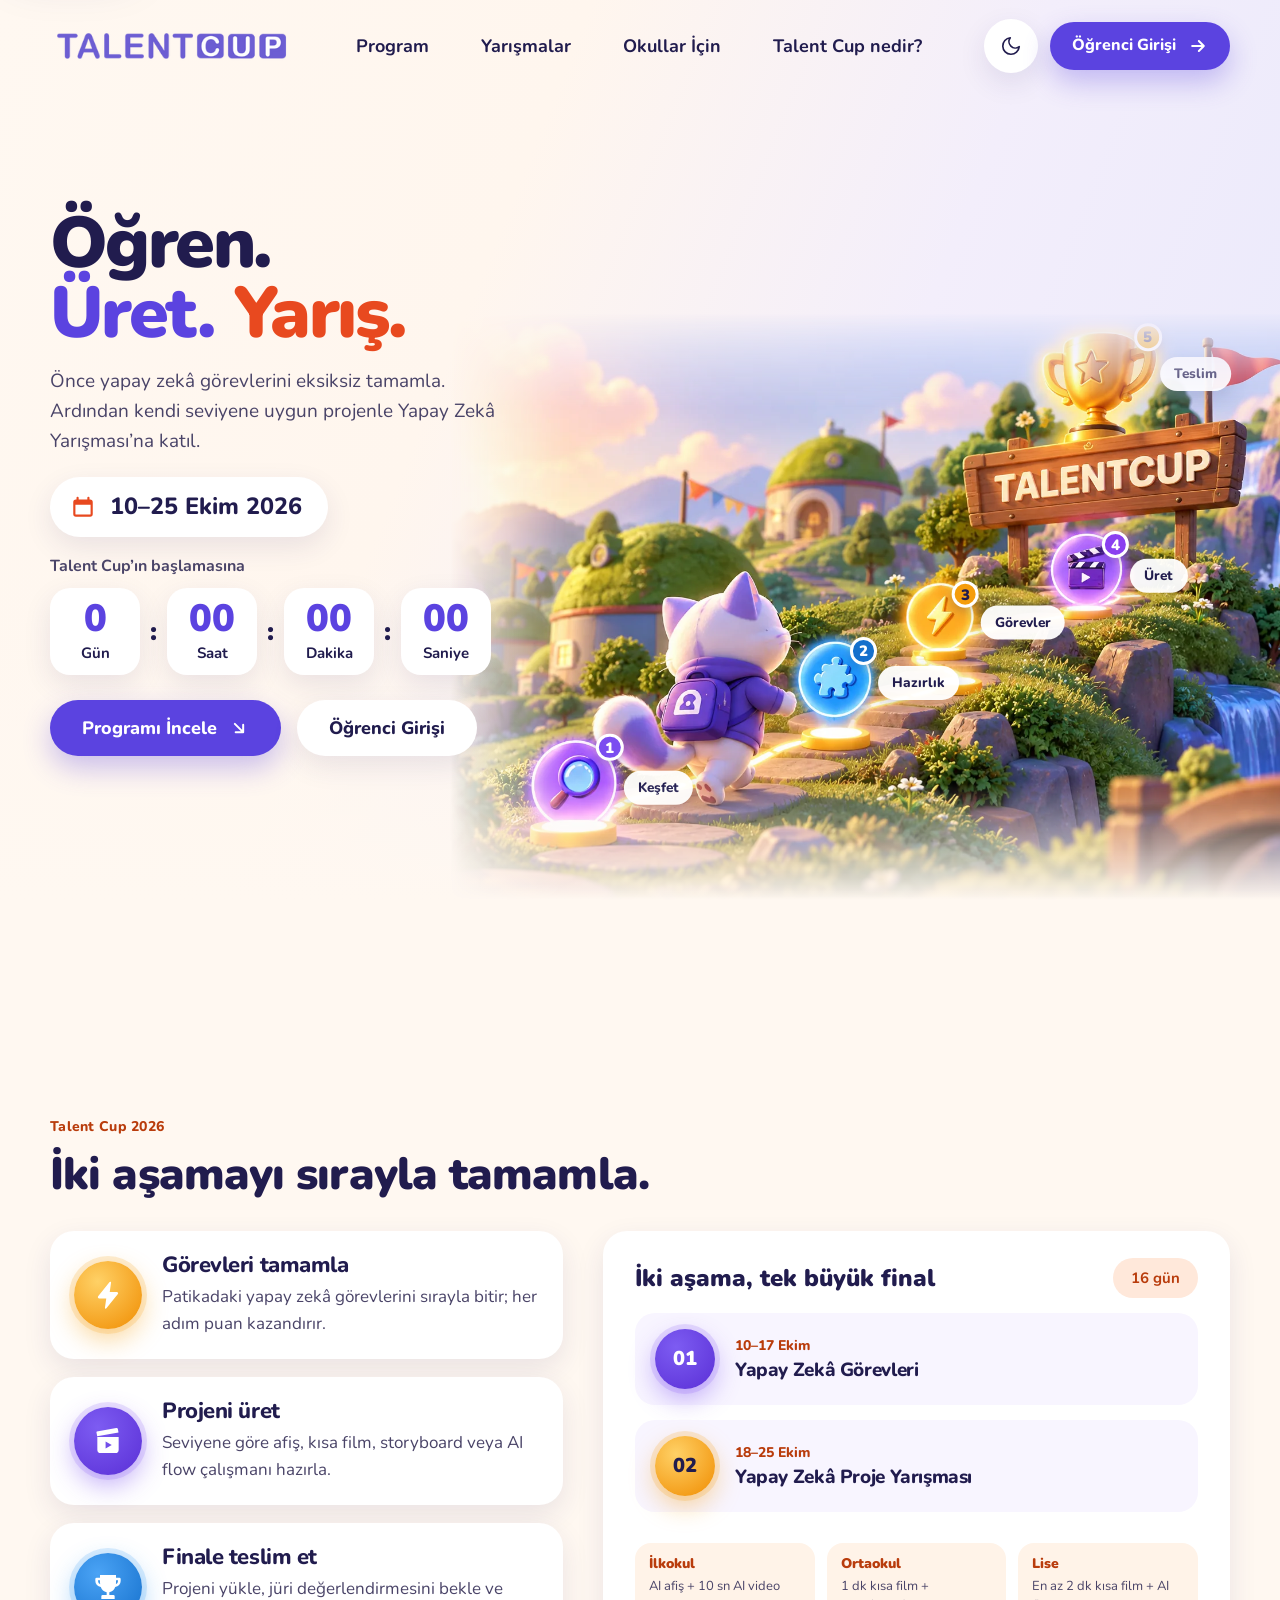
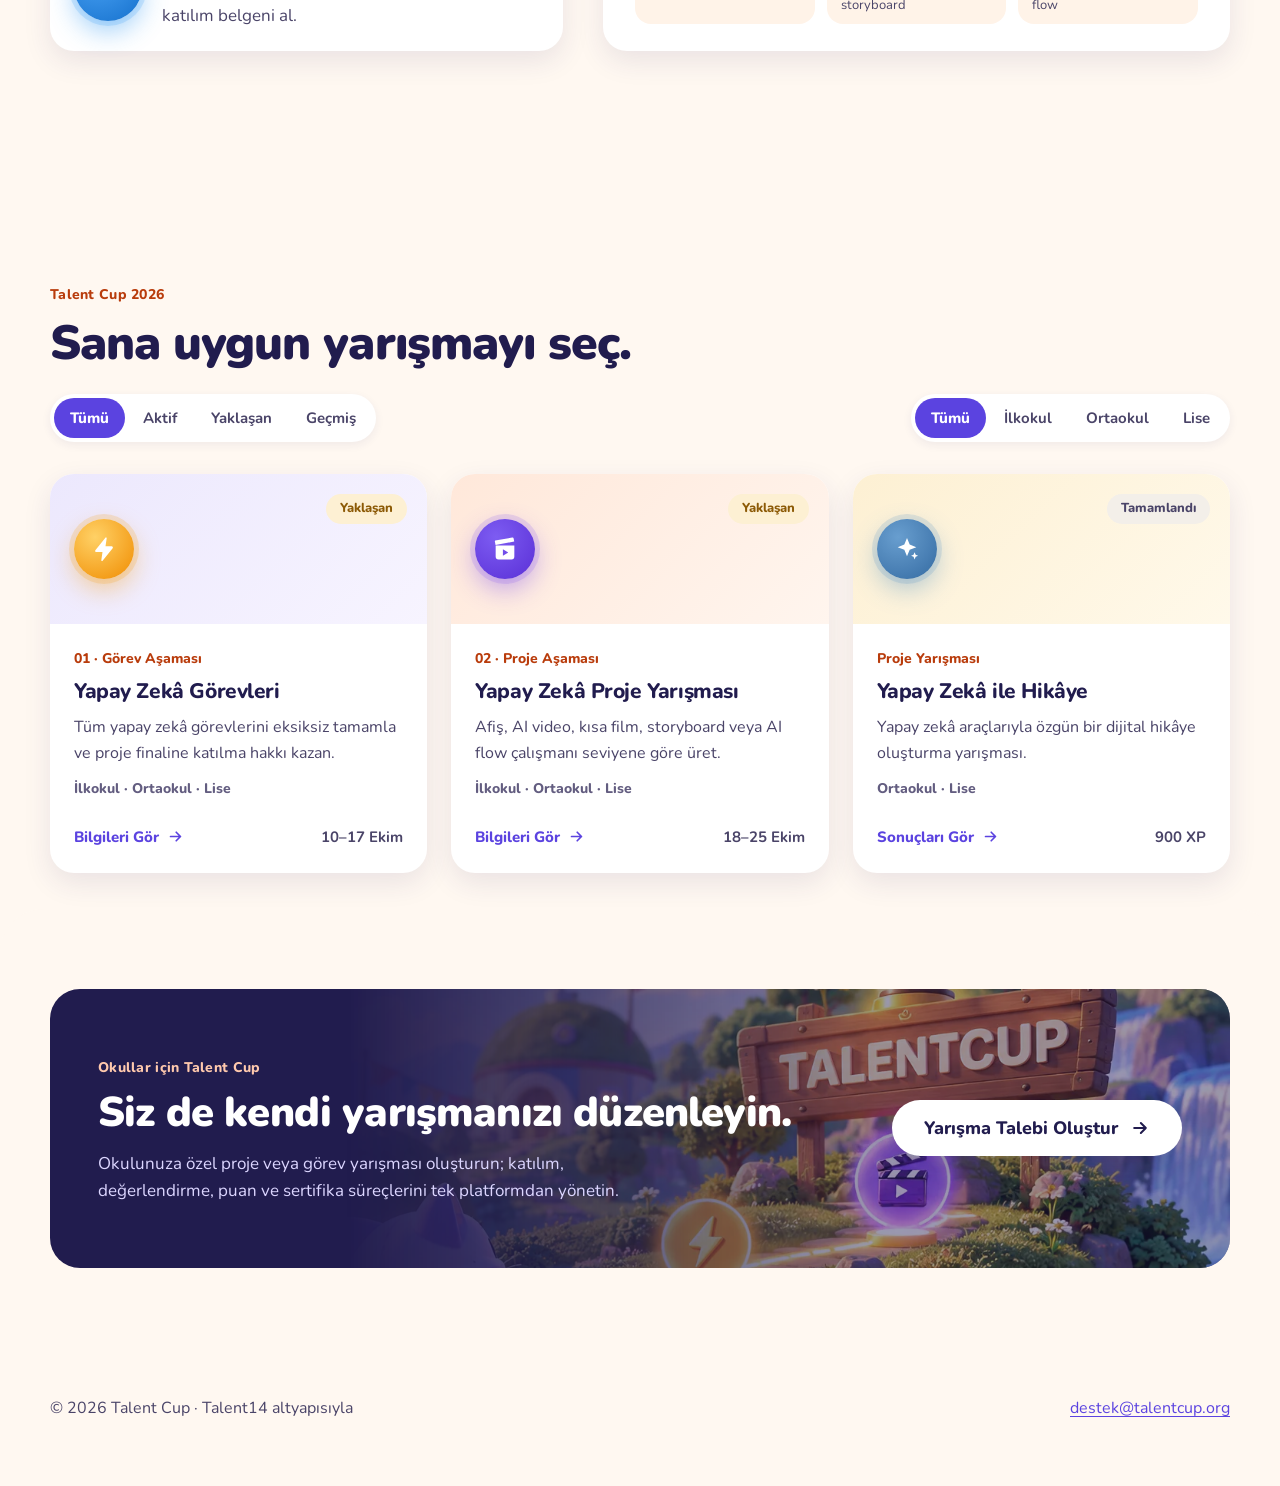
==== index.html @ 251405f7 "Talent Cup arayüz prototipi Ana sayfa, yarışma listesi, talep formu, Talent Cup nedir sayfası, giriş" ====
<!doctype html>
<html lang="tr" data-theme="light">
<head>
<meta charset="UTF-8" />
<meta name="viewport" content="width=device-width, initial-scale=1.0" />
<meta name="description" content="Talent Cup — okullar ve kurumlar için kodlama ve teknoloji yarışmaları." />
<link rel="icon" href="logo.png" />
<link rel="preconnect" href="https://fonts.googleapis.com" />
<link rel="preconnect" href="https://fonts.gstatic.com" crossorigin />
<link href="https://fonts.googleapis.com/css2?family=Nunito:wght@400;600;700;800;900&display=swap" rel="stylesheet" />
<link rel="preload" as="image" href="arkaplan.webp" type="image/webp" />
<link rel="stylesheet" href="styles.css" />
<title>Talent Cup</title>
<script src="app.js" defer></script>
</head>
<body>
<a class="skip-link" href="#main">İçeriğe geç</a>

<header class="topbar">
  <div class="wrap topbar-inner">
    <a class="brand-link" href="index.html"><img src="logo.png" alt="Talent Cup" width="316" height="43" /></a>

    <nav class="topnav" aria-label="Ana menü">
      <a href="#program">Program</a>
      <a href="#yarismalar">Yarışmalar</a>
      <a href="#okullar">Okullar İçin</a>
      <a href="hakkinda.html">Talent Cup nedir?</a>
    </nav>

    <div class="topbar-actions">
      <button type="button" class="icon-btn" data-theme-toggle aria-pressed="false">
        <span class="visually-hidden">Koyu temaya geç</span>
        <svg data-icon="moon" viewBox="0 0 24 24" fill="none" stroke="currentColor" stroke-width="1.8" stroke-linecap="round" stroke-linejoin="round" aria-hidden="true"><path d="M21 12.8A9 9 0 1 1 11.2 3a7 7 0 0 0 9.8 9.8Z"/></svg>
        <svg data-icon="sun" viewBox="0 0 24 24" fill="none" stroke="currentColor" stroke-width="1.8" stroke-linecap="round" stroke-linejoin="round" aria-hidden="true" hidden><circle cx="12" cy="12" r="4"/><path d="M12 2v2M12 20v2M4.9 4.9l1.4 1.4M17.7 17.7l1.4 1.4M2 12h2M20 12h2M4.9 19.1l1.4-1.4M17.7 6.3l1.4-1.4"/></svg>
      </button>
      <a class="btn btn-primary btn-sm" href="login.html">
        Öğrenci Girişi
        <svg viewBox="0 0 24 24" fill="none" stroke="currentColor" stroke-width="2.4" stroke-linecap="round" stroke-linejoin="round" width="20" height="20" aria-hidden="true"><path d="M5 12h14M13 6l6 6-6 6"/></svg>
      </a>
    </div>
  </div>
</header>

<main id="main">

  <div class="hero-shell">
    <section class="hero" aria-labelledby="hero-title">

      <!-- Sahne: görsel + adım etiketleri. Etiketler görsel içinde yüzde ile
           konumlanır; ekran okuyucu için tek bir açıklama yeterli. -->
      <div class="scene hero-scene" role="img"
           aria-label="Talent Cup yolculuğu: 1 Keşfet, 2 Hazırlık, 3 Görevler, 4 Üret, 5 Teslim">
        <picture>
          <source srcset="arkaplan.webp" type="image/webp" />
          <img src="arkaplan.jpg" alt="" width="1536" height="1024" fetchpriority="high" />
        </picture>
        <span class="pin pin-1" aria-hidden="true"><span class="pin-num">1</span><span class="pin-label">Keşfet</span></span>
        <span class="pin pin-2" aria-hidden="true"><span class="pin-num">2</span><span class="pin-label">Hazırlık</span></span>
        <span class="pin pin-3" aria-hidden="true"><span class="pin-num">3</span><span class="pin-label">Görevler</span></span>
        <span class="pin pin-4" aria-hidden="true"><span class="pin-num">4</span><span class="pin-label">Üret</span></span>
        <span class="pin pin-5" aria-hidden="true"><span class="pin-num">5</span><span class="pin-label">Teslim</span></span>
      </div>

      <div class="wrap">
        <div class="hero-copy">
          <h1 id="hero-title">
            Öğren.<br />
            <span class="w-brand">Üret.</span> <span class="w-accent">Yarış.</span>
          </h1>

          <p class="lead">
            Önce yapay zekâ görevlerini eksiksiz tamamla. Ardından kendi seviyene uygun
            projenle Yapay Zekâ Yarışması&rsquo;na katıl.
          </p>

          <p class="hero-date">
            <svg viewBox="0 0 24 24" fill="currentColor" aria-hidden="true"><path d="M7 2.5a1 1 0 0 1 1 1V5h8V3.5a1 1 0 1 1 2 0V5h.5A2.5 2.5 0 0 1 21 7.5v11a2.5 2.5 0 0 1-2.5 2.5h-13A2.5 2.5 0 0 1 3 18.5v-11A2.5 2.5 0 0 1 5.5 5H6V3.5a1 1 0 0 1 1-1ZM5 10v8.5c0 .3.2.5.5.5h13c.3 0 .5-.2.5-.5V10H5Z"/></svg>
            10–25 Ekim 2026
          </p>

          <p class="countdown-label" id="countdown-label">Talent Cup&rsquo;ın başlamasına</p>
          <div class="countdown" data-countdown="2026-10-10T00:00:00+03:00" role="group" aria-labelledby="countdown-label">
            <div class="countdown-unit"><b data-unit="day">0</b><span>Gün</span></div>
            <span class="countdown-sep" aria-hidden="true">:</span>
            <div class="countdown-unit"><b data-unit="hour">00</b><span>Saat</span></div>
            <span class="countdown-sep" aria-hidden="true">:</span>
            <div class="countdown-unit"><b data-unit="minute">00</b><span>Dakika</span></div>
            <span class="countdown-sep" aria-hidden="true">:</span>
            <div class="countdown-unit"><b data-unit="second">00</b><span>Saniye</span></div>
          </div>

          <div class="hero-cta">
            <a class="btn btn-primary" href="#program">
              Programı İncele
              <svg viewBox="0 0 24 24" fill="none" stroke="currentColor" stroke-width="2.4" stroke-linecap="round" stroke-linejoin="round" width="20" height="20" aria-hidden="true"><path d="M7 7l10 10M17 8v9H8"/></svg>
            </a>
            <a class="btn btn-white" href="login.html">Öğrenci Girişi</a>
          </div>
        </div>
      </div>
    </section>
  </div>

  <!-- Program -->
  <section class="section" id="program">
    <div class="wrap">
      <div class="section-head">
        <div>
          <span class="eyebrow">Talent Cup 2026</span>
          <h2>İki aşamayı sırayla tamamla.</h2>
        </div>
      </div>

      <div class="format-grid">
        <div class="step-list">
          <article class="card step-row">
            <span class="glow-icon glow-orange" aria-hidden="true">
              <svg viewBox="0 0 24 24" fill="currentColor"><path d="M13.2 2.3 4.6 13a1 1 0 0 0 .8 1.6h5.3l-1 7a.6.6 0 0 0 1.1.4l8.6-10.7a1 1 0 0 0-.8-1.6h-5.3l1-7a.6.6 0 0 0-1.1-.4Z"/></svg>
            </span>
            <div>
              <h3>Görevleri tamamla</h3>
              <p>Patikadaki yapay zekâ görevlerini sırayla bitir; her adım puan kazandırır.</p>
            </div>
          </article>

          <article class="card step-row">
            <span class="glow-icon glow-purple" aria-hidden="true">
              <svg viewBox="0 0 24 24" fill="currentColor"><path d="M4 9h16v9.5A2.5 2.5 0 0 1 17.5 21h-11A2.5 2.5 0 0 1 4 18.5V9Zm6.2 3.3v5.4l4.6-2.7-4.6-2.7ZM3.6 4.8l14.6-2.6a1 1 0 0 1 1.2.8l.5 2.6-16 2.9-.5-2.6a1 1 0 0 1 .2-1.1Z"/></svg>
            </span>
            <div>
              <h3>Projeni üret</h3>
              <p>Seviyene göre afiş, kısa film, storyboard veya AI flow çalışmanı hazırla.</p>
            </div>
          </article>

          <article class="card step-row">
            <span class="glow-icon glow-blue" aria-hidden="true">
              <svg viewBox="0 0 24 24" fill="currentColor"><path d="M6 3h12v2h2.5a1 1 0 0 1 1 1v1.5a4.5 4.5 0 0 1-4.1 4.5 6 6 0 0 1-4.4 3.9V18h3a1 1 0 0 1 1 1v2H7v-2a1 1 0 0 1 1-1h3v-2.1A6 6 0 0 1 6.6 12 4.5 4.5 0 0 1 2.5 7.5V6a1 1 0 0 1 1-1H6V3Zm0 4H4.5v.5a2.5 2.5 0 0 0 1.7 2.4A6 6 0 0 1 6 9V7Zm12 0v2c0 .3 0 .6-.1.9a2.5 2.5 0 0 0 1.6-2.4V7H18Z"/></svg>
            </span>
            <div>
              <h3>Finale teslim et</h3>
              <p>Projeni yükle, jüri değerlendirmesini bekle ve katılım belgeni al.</p>
            </div>
          </article>
        </div>

        <!-- Yarışma formatı -->
        <div class="card format-card">
          <div class="format-head">
            <strong>İki aşama, tek büyük final</strong>
            <span class="chip-peach">16 gün</span>
          </div>

          <article class="stage">
            <span class="glow-icon glow-purple" aria-hidden="true">01</span>
            <div>
              <span class="stage-dates">10–17 Ekim</span>
              <h4><span class="visually-hidden">Birinci aşama: </span>Yapay Zekâ Görevleri</h4>
            </div>
          </article>


          <article class="stage">
            <span class="glow-icon glow-orange" aria-hidden="true">02</span>
            <div>
              <span class="stage-dates">18–25 Ekim</span>
              <h4><span class="visually-hidden">İkinci aşama: </span>Yapay Zekâ Proje Yarışması</h4>
            </div>
          </article>

          <div class="levels">
            <div class="level"><b>İlkokul</b><span>AI afiş + 10 sn AI video</span></div>
            <div class="level"><b>Ortaokul</b><span>1 dk kısa film + storyboard</span></div>
            <div class="level"><b>Lise</b><span>En az 2 dk kısa film + AI flow</span></div>
          </div>
        </div>
      </div>
    </div>
  </section>

  <!-- Yarışmalar -->
  <section class="section" id="yarismalar" aria-labelledby="comp-list-title">
    <div class="wrap">
      <div class="section-head comp-head">
        <div>
          <span class="eyebrow">Talent Cup 2026</span>
          <h2 id="comp-list-title">Sana uygun yarışmayı seç.</h2>
        </div>
      </div>

      <div class="filters filters-tight">
        <div class="segmented" data-filter="time" role="group" aria-label="Yarışma zamanı filtreleri">
          <button type="button" data-value="all" aria-pressed="true">Tümü</button>
          <button type="button" data-value="active" aria-pressed="false">Aktif</button>
          <button type="button" data-value="future" aria-pressed="false">Yaklaşan</button>
          <button type="button" data-value="past" aria-pressed="false">Geçmiş</button>
        </div>
        <div class="segmented" data-filter="level" role="group" aria-label="Okul seviyesi filtreleri">
          <button type="button" data-value="all" aria-pressed="true">Tümü</button>
          <button type="button" data-value="ilkokul" aria-pressed="false">İlkokul</button>
          <button type="button" data-value="ortaokul" aria-pressed="false">Ortaokul</button>
          <button type="button" data-value="lise" aria-pressed="false">Lise</button>
        </div>
      </div>

      <p class="visually-hidden" role="status" aria-live="polite" data-filter-status></p>

      <div class="comp-grid" data-comp-grid>
        <a class="card comp-card soft-card" data-comp data-time="future" data-level="ilkokul ortaokul lise" href="yarisma.html">
          <div class="soft-cover tint-purple">
            <span class="glow-icon glow-orange" aria-hidden="true"><svg viewBox="0 0 24 24" fill="currentColor"><path d="M13.2 2.3 4.6 13a1 1 0 0 0 .8 1.6h5.3l-1 7a.6.6 0 0 0 1.1.4l8.6-10.7a1 1 0 0 0-.8-1.6h-5.3l1-7a.6.6 0 0 0-1.1-.4Z"/></svg></span>
            <span class="chip chip-future">Yaklaşan</span>
          </div>
          <div class="comp-body">
            <span class="comp-kind">01 · Görev Aşaması</span>
            <h3>Yapay Zekâ Görevleri</h3>
            <p class="comp-desc">Tüm yapay zekâ görevlerini eksiksiz tamamla ve proje finaline katılma hakkı kazan.</p>
            <p class="comp-levels"><span class="visually-hidden">Seviyeler: </span>İlkokul · Ortaokul · Lise</p>
            <div class="comp-foot">
              <span class="go">Bilgileri Gör <svg viewBox="0 0 24 24" fill="none" stroke="currentColor" stroke-width="2.4" stroke-linecap="round" stroke-linejoin="round" width="17" height="17" aria-hidden="true"><path d="M5 12h14M13 6l6 6-6 6"/></svg></span>
              <span class="dates">10–17 Ekim</span>
            </div>
          </div>
        </a>

        <a class="card comp-card soft-card" data-comp data-time="future" data-level="ilkokul ortaokul lise" href="yarisma.html">
          <div class="soft-cover tint-peach">
            <span class="glow-icon glow-purple" aria-hidden="true"><svg viewBox="0 0 24 24" fill="currentColor"><path d="M4 9h16v9.5A2.5 2.5 0 0 1 17.5 21h-11A2.5 2.5 0 0 1 4 18.5V9Zm6.2 3.3v5.4l4.6-2.7-4.6-2.7ZM3.6 4.8l14.6-2.6a1 1 0 0 1 1.2.8l.5 2.6-16 2.9-.5-2.6a1 1 0 0 1 .2-1.1Z"/></svg></span>
            <span class="chip chip-future">Yaklaşan</span>
          </div>
          <div class="comp-body">
            <span class="comp-kind">02 · Proje Aşaması</span>
            <h3>Yapay Zekâ Proje Yarışması</h3>
            <p class="comp-desc">Afiş, AI video, kısa film, storyboard veya AI flow çalışmanı seviyene göre üret.</p>
            <p class="comp-levels"><span class="visually-hidden">Seviyeler: </span>İlkokul · Ortaokul · Lise</p>
            <div class="comp-foot">
              <span class="go">Bilgileri Gör <svg viewBox="0 0 24 24" fill="none" stroke="currentColor" stroke-width="2.4" stroke-linecap="round" stroke-linejoin="round" width="17" height="17" aria-hidden="true"><path d="M5 12h14M13 6l6 6-6 6"/></svg></span>
              <span class="dates">18–25 Ekim</span>
            </div>
          </div>
        </a>

        <a class="card comp-card soft-card" data-comp data-time="past" data-level="ortaokul lise" href="yarisma.html">
          <div class="soft-cover tint-gold">
            <span class="glow-icon glow-blue" aria-hidden="true"><svg viewBox="0 0 24 24" fill="currentColor"><path d="M12 2.5l2.3 5.6 5.7 2.3-5.7 2.3L12 18.3l-2.3-5.6L4 10.4l5.7-2.3L12 2.5Zm6.5 12.2.9 2.2 2.1.9-2.1.9-.9 2.2-.9-2.2-2.1-.9 2.1-.9.9-2.2Z"/></svg></span>
            <span class="chip chip-past">Tamamlandı</span>
          </div>
          <div class="comp-body">
            <span class="comp-kind">Proje Yarışması</span>
            <h3>Yapay Zekâ ile Hikâye</h3>
            <p class="comp-desc">Yapay zekâ araçlarıyla özgün bir dijital hikâye oluşturma yarışması.</p>
            <p class="comp-levels"><span class="visually-hidden">Seviyeler: </span>Ortaokul · Lise</p>
            <div class="comp-foot">
              <span class="go">Sonuçları Gör <svg viewBox="0 0 24 24" fill="none" stroke="currentColor" stroke-width="2.4" stroke-linecap="round" stroke-linejoin="round" width="17" height="17" aria-hidden="true"><path d="M5 12h14M13 6l6 6-6 6"/></svg></span>
              <span class="dates">900 XP</span>
            </div>
          </div>
        </a>
      </div>

      <div class="empty" data-empty hidden>
        <span class="glow-icon glow-purple" aria-hidden="true"><svg viewBox="0 0 24 24" fill="none" stroke="currentColor" stroke-width="2.2" stroke-linecap="round" stroke-linejoin="round"><circle cx="11" cy="11" r="7"/><path d="m20 20-3.6-3.6"/></svg></span>
        <h2>Bu filtreye uyan yarışma yok.</h2>
        <p>Filtreyi değiştirerek diğer yarışmalara bakabilirsin.</p>
      </div>
    </div>
  </section>

  <!-- Okullar için -->
  <section class="section bowl bowl-cream" id="okullar">
    <div class="wrap">
      <div class="cta-panel">
        <div class="cta-art" aria-hidden="true"></div>
        <div>
          <span class="eyebrow">Okullar için Talent Cup</span>
          <h2>Siz de kendi yarışmanızı düzenleyin.</h2>
          <p>
            Okulunuza özel proje veya görev yarışması oluşturun; katılım, değerlendirme,
            puan ve sertifika süreçlerini tek platformdan yönetin.
          </p>
        </div>
        <div>
          <button type="button" class="btn btn-white" data-modal-open="request-modal" aria-haspopup="dialog">
            Yarışma Talebi Oluştur
            <svg viewBox="0 0 24 24" fill="none" stroke="currentColor" stroke-width="2.4" stroke-linecap="round" stroke-linejoin="round" width="20" height="20" aria-hidden="true"><path d="M5 12h14M13 6l6 6-6 6"/></svg>
          </button>
        </div>
      </div>
    </div>
  </section>

</main>

<footer class="site-footer">
  <div class="wrap site-footer-inner">
    <span>© 2026 Talent Cup · Talent14 altyapısıyla</span>
    <a href="mailto:destek@talentcup.org">destek@talentcup.org</a>
  </div>
</footer>

<!-- Yarışma talebi formu (okul ve kurum yetkilileri için) -->
<div class="modal" id="request-modal" data-modal hidden role="dialog" aria-modal="true" aria-labelledby="request-title">
  <div class="modal-card modal-wide request-card">
    <div class="request-band">
      <div class="modal-head">
        <div>
          <span class="eyebrow">Okullar için Talent Cup</span>
          <h2 id="request-title">Yarışma talebi oluşturun</h2>
          <p class="request-intro">Formu doldurun, ekibimiz iki iş günü içinde sizinle iletişime geçsin.</p>
        </div>
        <button type="button" class="icon-btn" data-modal-close aria-label="Kapat">
          <svg viewBox="0 0 24 24" fill="none" stroke="currentColor" stroke-width="2.4" stroke-linecap="round" stroke-linejoin="round" aria-hidden="true"><path d="M18 6 6 18M6 6l12 12"/></svg>
        </button>
      </div>
    </div>

    <form class="request-form" data-request-form novalidate>
      <p class="form-note"><span aria-hidden="true">*</span> ile işaretli alanlar zorunludur.</p>

      <fieldset class="form-group">
        <legend>Kurum bilgileri</legend>
        <div class="form-grid">
          <div class="field field-full">
            <label class="label" for="rq-school">Okul / kurum adı <span aria-hidden="true">*</span></label>
            <input class="input" id="rq-school" name="school" type="text" autocomplete="organization" required data-autofocus />
          </div>
          <div class="field">
            <label class="label" for="rq-city">İl <span aria-hidden="true">*</span></label>
            <input class="input" id="rq-city" name="city" type="text" autocomplete="address-level1" required />
          </div>
          <div class="field">
            <label class="label" for="rq-district">İlçe</label>
            <input class="input" id="rq-district" name="district" type="text" autocomplete="address-level2" />
          </div>
        </div>
      </fieldset>

      <fieldset class="form-group">
        <legend>Yetkili kişi</legend>
        <div class="form-grid">
          <div class="field">
            <label class="label" for="rq-name">Ad soyad <span aria-hidden="true">*</span></label>
            <input class="input" id="rq-name" name="name" type="text" autocomplete="name" required />
          </div>
          <div class="field">
            <label class="label" for="rq-role">Görevi <span aria-hidden="true">*</span></label>
            <select class="input" id="rq-role" name="role" required>
              <option value="">Seçin</option>
              <option>Okul müdürü</option>
              <option>Müdür yardımcısı</option>
              <option>Bilişim teknolojileri öğretmeni</option>
              <option>Branş öğretmeni</option>
              <option>Kurum yöneticisi</option>
              <option>Diğer</option>
            </select>
          </div>
          <div class="field">
            <label class="label" for="rq-email">E-posta <span aria-hidden="true">*</span></label>
            <input class="input" id="rq-email" name="email" type="email" autocomplete="email" inputmode="email" required />
          </div>
          <div class="field">
            <label class="label" for="rq-phone">Telefon <span aria-hidden="true">*</span></label>
            <input class="input" id="rq-phone" name="phone" type="tel" autocomplete="tel" inputmode="tel" placeholder="05xx xxx xx xx" required />
          </div>
        </div>
      </fieldset>

      <fieldset class="form-group">
        <legend>Yarışma ayrıntıları</legend>

        <div class="field" data-choice-field>
          <span class="label" id="rq-type-label">Yarışma türü <span aria-hidden="true">*</span></span>
          <div class="choice-row" role="radiogroup" aria-labelledby="rq-type-label">
            <label class="choice"><input type="radio" name="type" value="project" required /><span>Proje yarışması</span></label>
            <label class="choice"><input type="radio" name="type" value="task" /><span>Görev yarışması</span></label>
            <label class="choice"><input type="radio" name="type" value="both" /><span>İkisi birlikte</span></label>
          </div>
        </div>

        <fieldset class="field" data-choice-field data-min-one>
          <legend class="label">Katılacak seviyeler <span aria-hidden="true">*</span></legend>
          <div class="choice-row">
            <label class="choice"><input type="checkbox" name="levels" value="ilkokul" /><span>İlkokul</span></label>
            <label class="choice"><input type="checkbox" name="levels" value="ortaokul" /><span>Ortaokul</span></label>
            <label class="choice"><input type="checkbox" name="levels" value="lise" /><span>Lise</span></label>
          </div>
        </fieldset>

        <div class="form-grid">
          <div class="field">
            <label class="label" for="rq-topic">Konu alanı <span aria-hidden="true">*</span></label>
            <select class="input" id="rq-topic" name="topic" required>
              <option value="">Seçin</option>
              <option>Yapay zekâ</option>
              <option>Kodlama</option>
              <option>Robotik</option>
              <option>Dijital hikâye ve tasarım</option>
              <option>Diğer</option>
            </select>
          </div>
          <div class="field">
            <label class="label" for="rq-count">Tahmini öğrenci sayısı <span aria-hidden="true">*</span></label>
            <select class="input" id="rq-count" name="count" required>
              <option value="">Seçin</option>
              <option>50'den az</option>
              <option>50–200</option>
              <option>200–500</option>
              <option>500'den fazla</option>
            </select>
          </div>
          <div class="field">
            <label class="label" for="rq-start">Planlanan başlangıç</label>
            <input class="input" id="rq-start" name="start" type="date" />
          </div>
          <div class="field">
            <label class="label" for="rq-end">Planlanan bitiş</label>
            <input class="input" id="rq-end" name="end" type="date" />
          </div>
          <div class="field field-full">
            <label class="label" for="rq-note">Eklemek istedikleriniz</label>
            <textarea class="input" id="rq-note" name="note" rows="3" aria-describedby="rq-note-hint"></textarea>
            <span class="hint" id="rq-note-hint">Ödül, sertifika, jüri gibi beklentilerinizi yazabilirsiniz. Öğrenci kişisel bilgisi yazmayın.</span>
          </div>
        </div>
      </fieldset>

      <div class="field consent" data-choice-field>
        <label class="choice-check">
          <input type="checkbox" name="consent" required />
          <span>Kişisel verilerimin talebimi yanıtlamak amacıyla işlenmesine ilişkin <a href="#" target="_blank" rel="noopener">aydınlatma metnini</a> okudum. <span aria-hidden="true">*</span></span>
        </label>
      </div>

      <div class="request-actions">
        <button type="button" class="btn btn-white" data-modal-close>Vazgeç</button>
        <button type="submit" class="btn btn-primary">
          Talebi Gönder
          <svg viewBox="0 0 24 24" fill="none" stroke="currentColor" stroke-width="2.4" stroke-linecap="round" stroke-linejoin="round" width="20" height="20" aria-hidden="true"><path d="M5 12h14M13 6l6 6-6 6"/></svg>
        </button>
      </div>
    </form>

    <div class="request-done" data-request-done hidden tabindex="-1">
      <span class="glow-icon glow-green" aria-hidden="true"><svg viewBox="0 0 24 24" fill="none" stroke="currentColor" stroke-width="3" stroke-linecap="round" stroke-linejoin="round"><path d="M20 6 9 17l-5-5"/></svg></span>
      <h3>Talebiniz alındı.</h3>
      <p>Ekibimiz iki iş günü içinde verdiğiniz e-posta adresinden size ulaşacak. Sorunuz olursa <a href="mailto:destek@talentcup.org">destek@talentcup.org</a> adresine yazabilirsiniz.</p>
      <button type="button" class="btn btn-primary" data-modal-close>Tamam</button>
    </div>
  </div>
</div>

</body>
</html>
---- styles.css ----
/* ==========================================================================
   Talent Cup — arayüz tasarım sistemi (ortaokul, 11-14)
   Referans: website_ornek.png. Sahne görseli (arkaplan.webp) sağa yaslı
   durur, sol ve üst kenarı krem zemine erir; metin solda nefes alır.
   İşlevsellik değişmedi: ekranlar, alanlar, akışlar ve metinler korundu.
   ========================================================================== */

/* --- 1. Token katmanı ---------------------------------------------------- */

:root {
  /* Marka — referanstaki mor, logo ailesinden */
  --brand: #5b43e0;
  --brand-600: #4b34c8;
  --brand-700: #3d2aa6;
  --brand-300: #b7aaf6;
  --brand-100: #ece8fd;
  --brand-50: #f5f3ff;

  --ink: #211c4e;          /* lacivert başlık rengi */
  --accent: #e8491f;       /* "Yarış." turuncu-kırmızı — yalnızca büyük metin */
  --peach: #ffe8da;
  --peach-ink: #b93c0c;

  /* Sahnedeki parlayan ikonların renkleri */
  --glow-purple: #7b4cf0;
  --glow-blue: #1570cc;
  --glow-orange: #f59d0b;
  --glow-violet: #8a3ff0;
  --glow-gold: #f2a50c;

  /* Yüzeyler */
  --bg: #fff8f1;
  --bg-2: #fff3e8;
  --surface: #ffffff;
  --surface-2: #f8f5ff;
  --surface-3: #f3efe9;
  --border-input: #938aa9;   /* form kenarı — 3:1 (WCAG 1.4.11) */

  --text: #211c4e;
  --text-muted: #4a4468;
  --text-subtle: #635d80;
  --on-brand: #ffffff;

  --success: #1d7a4c;  --success-soft: #e0f5ea;
  --warning: #8c5a06;  --warning-soft: #fdf0d3;
  --danger:  #b3263f;  --danger-soft:  #fde4e8;

  /* Hero zemini: sol krem, sağ üst görselin gökyüzüne yakın leylak */
  --hero-bg: linear-gradient(112deg, #fff8f1 0%, #fff6ee 36%, #f3eefb 64%, #e8e8fb 100%);

  --s1: 4px;  --s2: 8px;  --s3: 12px; --s4: 16px; --s5: 20px; --s6: 24px;
  --s8: 32px; --s10: 40px; --s12: 48px; --s16: 64px; --s20: 80px;

  --r-sm: 12px; --r: 16px; --r-md: 20px; --r-lg: 24px; --r-xl: 30px; --r-bowl: 44px;

  --shadow-sm: 0 3px 10px rgba(49, 36, 110, 0.07);
  --shadow: 0 10px 28px rgba(49, 36, 110, 0.1);
  --shadow-lg: 0 22px 50px rgba(49, 36, 110, 0.15);
  --shadow-brand: 0 12px 28px rgba(91, 67, 224, 0.32);

  --font: "Nunito", system-ui, -apple-system, "Segoe UI", sans-serif;

  --wrap: 1180px;
  --t: 200ms cubic-bezier(0.22, 0.61, 0.36, 1);
  --t-soft: 380ms cubic-bezier(0.34, 1.26, 0.64, 1);
  color-scheme: light;
}

:root[data-theme="dark"] {
  --brand: #a797ff;
  --brand-600: #bbaeff;
  --brand-700: #d0c7ff;
  --brand-300: #5b43e0;
  --brand-100: #2d2758;
  --brand-50: #241f48;

  --ink: #f3f0ff;
  --accent: #ff8a63;
  --peach: #43261a;
  --peach-ink: #ffb693;

  --bg: #141128;
  --bg-2: #1a1633;
  --surface: #1f1a3c;
  --surface-2: #28224c;
  --surface-3: #2c2650;
  --border-input: #8a80b8;

  --text: #f3f0ff;
  --text-muted: #c4bde6;
  --text-subtle: #aaa2d3;
  --on-brand: #1b1638;

  --success: #7fdcaa;  --success-soft: #173427;
  --warning: #f2c46b;  --warning-soft: #3a2c0e;
  --danger:  #ff9aac;  --danger-soft:  #3d1724;

  --hero-bg: linear-gradient(112deg, #141128 0%, #17132e 40%, #1f1a44 100%);

  --shadow-sm: 0 3px 10px rgba(0, 0, 0, 0.4);
  --shadow: 0 10px 28px rgba(0, 0, 0, 0.5);
  --shadow-lg: 0 22px 50px rgba(0, 0, 0, 0.6);
  --shadow-brand: 0 12px 28px rgba(167, 151, 255, 0.28);
  color-scheme: dark;
}

/* --- 2. Temel ------------------------------------------------------------ */

*, *::before, *::after { box-sizing: border-box; }

/* Yazar kuralındaki display (örn. .comp-card{display:flex}) tarayıcının
   [hidden]{display:none} kuralını ezer; gizleme her yerde çalışsın. */
[hidden] { display: none !important; }

html { -webkit-text-size-adjust: 100%; scroll-behavior: smooth; }

body {
  margin: 0;
  background: var(--bg);
  color: var(--text);
  font-family: var(--font);
  font-size: 17px;
  line-height: 1.6;
  -webkit-font-smoothing: antialiased;
}

h1, h2, h3, h4 {
  font-family: var(--font);
  font-weight: 900;
  line-height: 1.1;
  letter-spacing: -0.02em;
  margin: 0;
  color: var(--ink);
}

p { margin: 0; }
img { max-width: 100%; height: auto; display: block; }
a { color: var(--brand); text-underline-offset: 3px; }

:where(a, button, input, select, textarea, [tabindex]):focus-visible {
  outline: 3px solid var(--brand);
  outline-offset: 3px;
  border-radius: var(--r-sm);
}

.wrap { width: min(var(--wrap), 100% - 40px); margin-inline: auto; }

.skip-link {
  position: absolute; left: 10px; top: -100px; z-index: 200;
  background: var(--surface); color: var(--text);
  padding: 13px 20px; border-radius: var(--r);
  font-weight: 800; box-shadow: var(--shadow-lg);
  transition: top var(--t);
}
.skip-link:focus { top: 10px; }

.visually-hidden {
  position: absolute; width: 1px; height: 1px; padding: 0; margin: -1px;
  overflow: hidden; clip: rect(0 0 0 0); white-space: nowrap; border: 0;
}

/* --- 3. Metin yardımcıları ----------------------------------------------- */

.chip-peach {
  display: inline-flex; align-items: center; gap: 8px;
  padding: 8px 18px; border-radius: 999px;
  background: var(--peach); color: var(--peach-ink);
  font-size: 15px; font-weight: 700; white-space: nowrap;
}
.eyebrow { font-size: 14px; font-weight: 800; letter-spacing: 0.02em; color: var(--peach-ink); }
.lead { font-size: 19px; color: var(--text-muted); max-width: 58ch; }
.muted { color: var(--text-muted); }
.small { font-size: 15px; }
.measure { max-width: 62ch; }

/* --- 4. Buton ------------------------------------------------------------ */

.btn {
  display: inline-flex; align-items: center; justify-content: center; gap: 12px;
  min-height: 56px; padding: 0 32px;
  font-family: var(--font); font-size: 18px; font-weight: 800;
  border-radius: 999px; border: 0;
  cursor: pointer; text-decoration: none; white-space: nowrap;
  transition: transform var(--t-soft), box-shadow var(--t), background var(--t), color var(--t);
}
.btn:hover:not(:disabled) { transform: translateY(-2px); }
.btn:active:not(:disabled) { transform: translateY(0); }
.btn:disabled, .btn[aria-disabled="true"] { opacity: 0.55; cursor: not-allowed; transform: none; }
.btn svg { flex: none; }

.btn-primary { background: var(--brand); color: var(--on-brand); box-shadow: var(--shadow-brand); }
.btn-primary:hover:not(:disabled) { background: var(--brand-600); box-shadow: 0 16px 34px rgba(91, 67, 224, 0.4); }

.btn-white { background: var(--surface); color: var(--ink); box-shadow: var(--shadow); }
.btn-white:hover:not(:disabled) { box-shadow: var(--shadow-lg); }

.btn-soft { background: var(--brand-100); color: var(--brand-700); }

.btn-sm { min-height: 48px; padding: 0 22px; font-size: 16px; }
.btn-block { width: 100%; }

.icon-btn {
  display: inline-grid; place-items: center;
  width: 54px; height: 54px; padding: 0;
  background: var(--surface); color: var(--ink);
  border: 0; border-radius: 50%; cursor: pointer;
  box-shadow: var(--shadow);
  transition: transform var(--t-soft), box-shadow var(--t);
}
.icon-btn:hover { transform: translateY(-2px); box-shadow: var(--shadow-lg); }
.icon-btn svg { width: 22px; height: 22px; grid-area: 1 / 1; }

/* --- 5. Kart, rozet, uyarı ----------------------------------------------- */

.card {
  position: relative;
  background: var(--surface);
  border-radius: var(--r-lg);
  box-shadow: var(--shadow);
}
.card-pad { padding: var(--s8); }

.chip {
  display: inline-flex; align-items: center; gap: 7px;
  padding: 6px 14px; border-radius: 999px;
  font-size: 13px; font-weight: 800; line-height: 1.35;
  white-space: nowrap; flex: none;
}
.chip svg { width: 15px; height: 15px; flex: none; }
.chip-brand  { background: var(--brand-100);    color: var(--brand-700); }
.chip-active { background: var(--success-soft); color: var(--success); }
.chip-future { background: var(--warning-soft); color: var(--warning); }
.chip-past   { background: var(--surface-3);    color: var(--text-muted); }
.chip-white  { background: var(--surface);      color: var(--ink); box-shadow: var(--shadow-sm); }

.alert {
  display: flex; gap: 12px; align-items: flex-start;
  padding: 15px 18px; border-radius: var(--r);
  font-size: 15px; font-weight: 700;
  background: var(--danger-soft); color: var(--danger);
}
.alert svg { width: 20px; height: 20px; flex: none; margin-top: 2px; }

.notice {
  display: grid; gap: var(--s3);
  padding: var(--s6) var(--s8); border-radius: var(--r-lg);
  background: var(--warning-soft);
}
.notice h2 { font-size: 20px; font-weight: 800; color: var(--warning); }
.notice p { font-size: 16px; color: var(--text-muted); }
.notice .btn { justify-self: start; }

/* --- 6. Form ------------------------------------------------------------- */

.field { margin-bottom: var(--s6); }
.label { display: block; margin-bottom: 8px; font-size: 16px; font-weight: 800; color: var(--ink); }
.hint { display: block; margin-top: 8px; font-size: 14px; color: var(--text-muted); }

.input {
  width: 100%; min-height: 56px; padding: 0 20px;
  font-family: inherit; font-size: 17px;
  color: var(--text); background: var(--surface-2);
  border: 1.5px solid transparent; border-radius: var(--r);
  transition: background var(--t), box-shadow var(--t), border-color var(--t);
}
.input:focus { outline: none; background: var(--surface); border-color: var(--brand); box-shadow: 0 0 0 4px var(--brand-100); }
.input::placeholder { color: var(--text-subtle); }
@media (forced-colors: active) { .input { border-color: var(--border-input); } }

.input-group { position: relative; display: flex; }
.input-group .input { padding-right: 62px; }
.input-group .icon-btn {
  position: absolute; right: 4px; top: 4px;
  width: 48px; height: 48px; background: transparent; box-shadow: none;
}
.input-group .icon-btn:hover { background: var(--surface-3); transform: none; box-shadow: none; }

/* --- 7. Üst bar ---------------------------------------------------------- */

.topbar {
  position: sticky; top: 0; z-index: 50;
  transition: box-shadow var(--t), background var(--t);
}
/* Hero üstünde şeffaf; kaydırınca kremli zemin ve yumuşak gölge */
.topbar[data-stuck="true"] {
  background: color-mix(in srgb, var(--bg) 92%, transparent);
  backdrop-filter: blur(12px);
  box-shadow: 0 6px 24px rgba(49, 36, 110, 0.08);
}
.topbar-inner {
  display: flex; align-items: center; justify-content: space-between; gap: var(--s4);
  min-height: 92px;
}
/* Logo ince bir wordmark; dokunma alanı görselden bağımsız 48px */
.brand-link { display: inline-flex; align-items: center; min-height: 48px; padding: 0 4px; border-radius: var(--r-sm); }
.brand-link img { width: auto; height: 32px; }
:root[data-theme="dark"] .brand-link img { filter: brightness(1.8) saturate(1.1); }

.topnav { display: none; gap: var(--s4); }
.topnav a {
  display: inline-flex; align-items: center; min-height: 48px; padding: 0 18px;
  color: var(--ink); text-decoration: none;
  font-size: 18px; font-weight: 700; border-radius: 999px;
  transition: background var(--t);
}
.topnav a:hover { background: color-mix(in srgb, var(--surface) 70%, transparent); }
@media (min-width: 1000px) { .topnav { display: flex; } }

.topbar-actions { display: flex; align-items: center; gap: var(--s3); }

.topbar-center { display: none; text-align: center; min-width: 0; }
.topbar-center strong { display: block; font-size: 16px; font-weight: 800; color: var(--ink); }
@media (min-width: 1000px) { .topbar-center { display: block; } }

.usermenu {
  display: flex; align-items: center; gap: 11px;
  min-height: 54px; padding: 5px 18px 5px 5px;
  background: var(--surface); color: var(--text);
  border: 0; border-radius: 999px; cursor: pointer;
  font-family: inherit; text-align: left; box-shadow: var(--shadow);
}
.usermenu:hover { box-shadow: var(--shadow-lg); }
.avatar {
  display: grid; place-items: center; width: 44px; height: 44px;
  border-radius: 50%; background: var(--brand); color: var(--on-brand);
  font-size: 15px; font-weight: 900; flex: none;
}
.usermenu-text { display: none; line-height: 1.3; }
.usermenu-text strong { display: block; font-size: 15px; font-weight: 800; }
.usermenu-text small { display: block; font-size: 13px; color: var(--text-muted); }
@media (min-width: 700px) { .usermenu-text { display: block; } }

/* --- 8. Sahne görseli ---------------------------------------------------- */

/* Sahne: 3:2 görsel. İkon etiketleri görselin içinde yüzde ile konumlanır,
   böylece her ekran boyutunda ikonların üstünde kalır. */
.scene {
  position: relative; aspect-ratio: 3 / 2;
  container-type: inline-size;
}
.scene picture, .scene img { position: absolute; inset: 0; width: 100%; height: 100%; object-fit: cover; }
:root[data-theme="dark"] .scene img { filter: brightness(0.82) saturate(0.95); }

/* Sahnedeki adım etiketleri: ikon merkezine oturur, numara sağ üstte,
   yazı sağda beyaz hap içinde — referanstaki gibi. */
.pin {
  position: absolute; transform: translate(-50%, -50%);
  aspect-ratio: 1; pointer-events: none;
}
.pin-num {
  position: absolute; top: -4%; right: -8%;
  display: grid; place-items: center;
  width: clamp(22px, 3.1cqw, 40px); height: clamp(22px, 3.1cqw, 40px);
  border-radius: 50%; color: #fff;
  font-size: clamp(12px, 1.7cqw, 21px); font-weight: 900;
  border: 3px solid #fff; box-shadow: 0 4px 12px rgba(33, 28, 78, 0.25);
}
.pin-label {
  position: absolute; left: 100%; top: 58%;
  transform: translate(clamp(4px, 0.8cqw, 12px), -50%);
  padding: clamp(4px, 0.7cqw, 10px) clamp(10px, 1.6cqw, 22px);
  border-radius: 999px; background: rgba(255, 255, 255, 0.95);
  color: #211c4e; white-space: nowrap;
  font-size: clamp(12px, 1.55cqw, 20px); font-weight: 800;
  box-shadow: 0 6px 18px rgba(33, 28, 78, 0.18);
}
.pin-1 { left: 14.0%; top: 79.6%; width: 9.8%; }
.pin-2 { left: 43.6%; top: 62.0%; width: 8.4%; }
.pin-3 { left: 55.5%; top: 51.8%; width: 7.8%; }
.pin-4 { left: 72.3%; top: 43.7%; width: 8.2%; }
.pin-5 { left: 73.8%; top: 11.5%; width: 12%; }
.pin-1 .pin-num { background: var(--glow-purple); }
.pin-2 .pin-num { background: var(--glow-blue); }
.pin-3 .pin-num { background: var(--glow-orange); }
.pin-4 .pin-num { background: var(--glow-violet); }
.pin-5 .pin-num { background: var(--glow-gold); }
.pin-5 .pin-label { top: 44%; }

/* --- 9. Hero ------------------------------------------------------------- */

.hero-shell { position: relative; background: linear-gradient(to bottom, transparent 62%, var(--bg) 100%), var(--hero-bg); overflow: hidden; }

.hero { position: relative; min-height: clamp(640px, calc(100svh - 92px), 860px); display: flex; align-items: center; padding: var(--s8) 0 var(--s16); }
.hero .wrap { position: relative; z-index: 2; }
.hero-copy { max-width: 470px; }

/* Masaüstünde sahne sağa yaslı: metin sütununun bittiği yerden başlar,
   sağdan biraz taşar (şelale kırpılır, tabela kalır). Sol ve üst kenarı
   zemine erir; keskin bir görsel sınırı kalmaz. */
.hero-scene {
  position: absolute; z-index: 1; bottom: 0;
  left: calc(max(20px, (100% - var(--wrap)) / 2) + 400px);
  right: -4%;
  /* Alt kenar da erir: bir sonraki bölüm sahneyi keskin bir şeritle
     kesmesin, sahne krem zemine yumuşakça geçsin. */
  -webkit-mask-image:
    linear-gradient(to right, transparent 0%, #000 13%),
    linear-gradient(to bottom, transparent 0%, #000 16%, #000 80%, transparent 100%);
  -webkit-mask-composite: source-in;
  mask-image:
    linear-gradient(to right, transparent 0%, #000 13%),
    linear-gradient(to bottom, transparent 0%, #000 16%, #000 80%, transparent 100%);
  mask-composite: intersect;
}

.hero h1 {
  font-size: clamp(3rem, 5.4vw, 4.6rem);
  line-height: 0.98; letter-spacing: -0.035em;
  margin: 0 0 var(--s5);
}
.hero h1 .w-brand { color: var(--brand); }
.hero h1 .w-accent { color: var(--accent); }

.hero-date {
  display: inline-flex; align-items: center; gap: 14px;
  padding: 14px 26px 14px 20px; border-radius: 999px;
  background: var(--surface); box-shadow: var(--shadow);
  font-size: clamp(1.25rem, 2vw, 1.55rem); font-weight: 800; color: var(--ink);
  margin: var(--s6) 0 var(--s5);
}
.hero-date svg { width: 26px; height: 26px; color: var(--accent); flex: none; }

.countdown-label { font-size: 16px; font-weight: 700; color: var(--text-muted); margin-bottom: 10px; }
.countdown { display: flex; align-items: center; gap: 10px; flex-wrap: wrap; }
.countdown-unit {
  min-width: 90px; padding: 14px 12px 12px; text-align: center;
  background: var(--surface); border-radius: var(--r-md);
  box-shadow: var(--shadow);
}
.countdown-unit b {
  display: block; font-size: 38px; font-weight: 900; color: var(--brand);
  font-variant-numeric: tabular-nums; line-height: 1.05;
}
.countdown-unit span { font-size: 15px; font-weight: 700; color: var(--ink); }
.countdown-sep { font-size: 26px; font-weight: 900; color: var(--ink); }

.hero-cta { display: flex; flex-wrap: wrap; gap: var(--s4); margin-top: var(--s8); }

/* Tablet ve mobil: sahne üstte tam genişlik bant, metin altta */
@media (max-width: 1099px) {
  .hero { min-height: 0; display: block; padding: 0 0 var(--s16); }
  .hero-scene {
    position: relative; left: auto; right: auto; bottom: auto;
    width: 100%; margin-bottom: calc(var(--s10) * -1);
    -webkit-mask-image: linear-gradient(to bottom, #000 72%, transparent 100%);
    mask-image: linear-gradient(to bottom, #000 72%, transparent 100%);
  }
  .hero-copy { max-width: 620px; }
}

/* --- 10. Bölümler -------------------------------------------------------- */

/* Bölüm geçişi: düz çizgi yok. Üst köşeler kıvrılıp öncekinin üstüne biner. */
.bowl {
  position: relative; z-index: 3;
  border-radius: var(--r-bowl) var(--r-bowl) 0 0;
  margin-top: calc(var(--r-bowl) * -1);
  padding-top: var(--r-bowl);
}
.bowl-white { background: var(--surface); }
.bowl-cream { background: var(--bg); }

.section { position: relative; padding: var(--s20) 0; }
.section-head { display: flex; flex-direction: column; gap: var(--s5); margin-bottom: var(--s12); }
@media (min-width: 960px) {
  .section-head { flex-direction: row; align-items: flex-end; justify-content: space-between; }
}
.section-head h2 { font-size: clamp(2rem, 4vw, 3rem); margin-top: 10px; }

.grid-3 { display: grid; gap: var(--s6); }
@media (min-width: 800px) { .grid-3 { grid-template-columns: repeat(3, 1fr); } }

/* Sahnedeki parlayan ikonların sayfa içi karşılığı */
.glow-icon {
  display: grid; place-items: center; width: 68px; height: 68px;
  border-radius: 50%; color: #fff; flex: none;
}
.glow-icon svg { width: 32px; height: 32px; }
.glow-purple { background: radial-gradient(circle at 35% 30%, #7d5cf2, #5a2fd6); box-shadow: 0 0 0 5px rgba(123, 76, 240, 0.16), 0 10px 26px rgba(123, 76, 240, 0.45); }
.glow-blue   { background: radial-gradient(circle at 35% 30%, #4aa3f5, #1570cc); box-shadow: 0 0 0 5px rgba(31, 143, 240, 0.16), 0 10px 26px rgba(31, 143, 240, 0.42); }
.glow-orange { background: radial-gradient(circle at 35% 30%, #ffd166, #f08c00); box-shadow: 0 0 0 5px rgba(245, 157, 11, 0.18), 0 10px 26px rgba(245, 157, 11, 0.42); }
.glow-green  { background: radial-gradient(circle at 35% 30%, #7de3a8, #1f9d5c); box-shadow: 0 0 0 5px rgba(31, 157, 92, 0.16), 0 10px 26px rgba(31, 157, 92, 0.38); }
.glow-gray   { background: var(--surface-3); color: var(--text-subtle); }

.step-card { padding: var(--s8); transition: transform var(--t-soft), box-shadow var(--t); }
.step-card:hover { transform: translateY(-5px); box-shadow: var(--shadow-lg); }
.step-card .glow-icon { margin-bottom: var(--s6); }
.step-card h3 { font-size: 23px; font-weight: 800; }
.step-card p { margin-top: 10px; font-size: 17px; color: var(--text-muted); }

/* Format kartı */
.format-card { padding: var(--s8); }
.format-head { display: flex; align-items: flex-start; justify-content: space-between; gap: var(--s4); margin-bottom: var(--s6); }
.format-head strong { display: block; font-size: 24px; font-weight: 900; color: var(--ink); margin-top: 6px; }
.stage {
  display: grid; grid-template-columns: 60px 1fr; gap: var(--s5);
  padding: var(--s5); border-radius: var(--r-md); background: var(--surface-2);
}
.stage .glow-icon { width: 60px; height: 60px; font-size: 20px; font-weight: 900; }
.stage-dates { font-size: 14px; font-weight: 800; color: var(--peach-ink); }
.stage h4 { font-size: 19px; font-weight: 800; margin: 2px 0 6px; }
.stage p { font-size: 16px; color: var(--text-muted); }
.stage-gate {
  display: flex; align-items: center; gap: 10px; justify-content: center;
  margin: var(--s3) 0; padding: 12px 18px;
  border-radius: 999px; background: var(--success-soft);
  font-size: 15px; font-weight: 700; color: var(--success); text-align: center;
}
.stage-gate svg { width: 18px; height: 18px; flex: none; }
.levels { display: grid; gap: var(--s3); margin-top: var(--s5); }
@media (min-width: 600px) { .levels { grid-template-columns: repeat(3, 1fr); } }
.level { padding: 14px 16px; border-radius: var(--r); background: var(--bg-2); }
.level b { display: block; font-size: 15px; font-weight: 900; color: var(--peach-ink); margin-bottom: 4px; }
.level span { font-size: 14px; line-height: 1.5; color: var(--text-muted); }

.format-grid { display: grid; gap: var(--s10); align-items: start; }
@media (min-width: 960px) { .format-grid { grid-template-columns: 0.9fr 1.1fr; } }

.cta-panel {
  position: relative; overflow: hidden; isolation: isolate;
  display: grid; gap: var(--s8); align-items: center;
  padding: var(--s16) var(--s12); border-radius: var(--r-xl);
  background: var(--ink); color: #fff;
}
@media (min-width: 960px) { .cta-panel { grid-template-columns: 1.3fr auto; } }
/* Sahne görseli panelin sağında hafifçe görünür, metin tarafına erir */
.cta-panel .cta-art {
  position: absolute; inset: 0; z-index: -1;
  background: url("arkaplan.webp") 85% 30% / cover no-repeat;
  -webkit-mask-image: linear-gradient(to right, transparent 25%, rgba(0,0,0,0.55) 70%);
  mask-image: linear-gradient(to right, transparent 25%, rgba(0,0,0,0.55) 70%);
}
.cta-panel h2 { font-size: clamp(1.8rem, 3.4vw, 2.6rem); color: #fff; margin-top: 10px; }
.cta-panel p { margin-top: 14px; max-width: 54ch; color: #dcd6ff; }
.cta-panel .eyebrow { color: #ffc9ad; }
:root[data-theme="dark"] .cta-panel { background: #2a2452; }

.site-footer { padding: var(--s12) 0 var(--s16); font-size: 16px; color: var(--text-muted); }
.site-footer-inner { display: flex; flex-direction: column; gap: var(--s3); }
@media (min-width: 700px) {
  .site-footer-inner { flex-direction: row; align-items: center; justify-content: space-between; }
}

/* --- 11. Alt sayfa başlığı (sahne bandı) --------------------------------- */

/* Alt sayfalarda aynı sahne, üstte yumuşak bir bant olarak durur.
   --focus-x/-y hangi bölgenin görüneceğini seçer. */
.page-banner {
  position: relative; overflow: hidden;
  background: var(--hero-bg);
}
.page-banner-art {
  position: absolute; inset: 0 0 0 40%;
  background: url("arkaplan.webp") var(--focus-x, 80%) var(--focus-y, 35%) / cover no-repeat;
  -webkit-mask-image:
    linear-gradient(to right, transparent 0%, #000 34%),
    linear-gradient(to bottom, #000 60%, transparent 100%);
  -webkit-mask-composite: source-in;
  mask-image:
    linear-gradient(to right, transparent 0%, #000 34%),
    linear-gradient(to bottom, #000 60%, transparent 100%);
  mask-composite: intersect;
}
:root[data-theme="dark"] .page-banner-art { filter: brightness(0.75); }
.page-banner .wrap { position: relative; z-index: 1; }
.page-banner-body { padding: var(--s8) 0 var(--s20); max-width: 560px; }
.page-banner-body h1 { font-size: clamp(2.4rem, 5vw, 3.8rem); margin: var(--s4) 0 var(--s4); }
/* Mobil: metin görselin üstüne binmesin; görsel üstte bant, metin altında */
@media (max-width: 760px) {
  .page-banner-art {
    inset: 0 0 auto 0; height: 230px;
    -webkit-mask-image: linear-gradient(to bottom, #000 55%, transparent 100%);
    mask-image: linear-gradient(to bottom, #000 55%, transparent 100%);
  }
  .page-banner-body { padding-top: 150px; }
}

/* --- 12. Kimlik ekranları ------------------------------------------------ */

.auth-shell { position: relative; min-height: 100vh; background: var(--hero-bg); overflow: hidden; }
.auth-art {
  position: absolute; inset: 0 0 0 36%;
  background: url("arkaplan.webp") 62% 50% / cover no-repeat;
  -webkit-mask-image: linear-gradient(to right, transparent 0%, #000 26%);
  mask-image: linear-gradient(to right, transparent 0%, #000 26%);
}
:root[data-theme="dark"] .auth-art { filter: brightness(0.75); }
.auth-main { position: relative; z-index: 1; padding: var(--s6) 0 var(--s16); }
.auth-card { width: min(500px, 100%); padding: var(--s10); box-shadow: var(--shadow-lg); }
.auth-card h1 { font-size: clamp(2rem, 3.4vw, 2.6rem); }
.auth-card > .lead { margin-top: 12px; font-size: 17px; }
.auth-form { margin-top: var(--s8); }
.auth-alt { margin-top: var(--s5); font-size: 16px; color: var(--text-muted); }
.auth-alt a { font-weight: 800; }
@media (max-width: 860px) {
  .auth-art { inset: 0 0 auto 0; height: 300px;
    -webkit-mask-image: linear-gradient(to bottom, #000 55%, transparent 100%);
    mask-image: linear-gradient(to bottom, #000 55%, transparent 100%); }
  .auth-main { padding-top: 190px; }
  .auth-card { margin-inline: auto; }
}

/* --- 13. Yarışma listesi ------------------------------------------------- */

.filters { display: flex; flex-wrap: wrap; gap: var(--s4); justify-content: space-between; margin: var(--s10) 0 var(--s8); }
.segmented {
  display: inline-flex; gap: 4px; padding: 6px;
  background: var(--surface); border-radius: 999px; box-shadow: var(--shadow-sm);
}
.segmented button {
  min-height: 48px; padding: 0 20px;
  font-family: inherit; font-size: 16px; font-weight: 700;
  color: var(--text-muted); background: transparent;
  border: 0; border-radius: 999px; cursor: pointer;
  transition: background var(--t), color var(--t);
}
.segmented button:hover { color: var(--brand-700); background: var(--brand-100); }
.segmented button[aria-pressed="true"] { background: var(--brand); color: var(--on-brand); font-weight: 800; }

.comp-grid { display: grid; gap: var(--s6); }
@media (min-width: 700px) { .comp-grid { grid-template-columns: repeat(2, 1fr); } }
@media (min-width: 1060px) { .comp-grid { grid-template-columns: repeat(3, 1fr); } }

.comp-card {
  display: flex; flex-direction: column; overflow: hidden;
  text-decoration: none; color: inherit;
  transition: transform var(--t-soft), box-shadow var(--t);
}
.comp-card:hover { transform: translateY(-6px); box-shadow: var(--shadow-lg); }
/* Kapak: sahneden kırpılmış bir kesit — her kart türü farklı bölgeyi gösterir */
.comp-cover {
  position: relative; min-height: 150px; padding: var(--s5);
  display: flex; align-items: flex-end; justify-content: space-between; gap: var(--s3);
  background: url("arkaplan.webp") var(--cx, 50%) var(--cy, 50%) / 240% auto no-repeat;
}
.comp-cover::after {
  content: ""; position: absolute; inset: 0;
  background: linear-gradient(to top, rgba(33, 28, 78, 0.35), transparent 60%);
}
.comp-cover > * { position: relative; z-index: 1; }
.comp-cover.c-task    { --cx: 58%; --cy: 55%; }
.comp-cover.c-project { --cx: 78%; --cy: 42%; }
.comp-cover.c-past    { --cx: 18%; --cy: 58%; filter: grayscale(0.55) brightness(0.95); }
.comp-cover .glow-icon { width: 56px; height: 56px; }
.comp-cover .glow-icon svg { width: 27px; height: 27px; }
.comp-cover .chip { box-shadow: var(--shadow-sm); }

.comp-body { padding: var(--s6); display: flex; flex-direction: column; flex: 1; }
.comp-kind { font-size: 14px; font-weight: 800; color: var(--peach-ink); }
.comp-body h3 { font-size: 21px; font-weight: 800; line-height: 1.28; margin-top: 8px; }
.comp-desc {
  margin-top: 10px; font-size: 16px; color: var(--text-muted);
  display: -webkit-box; -webkit-line-clamp: 3; line-clamp: 3;
  -webkit-box-orient: vertical; overflow: hidden;
}
.comp-foot {
  display: flex; align-items: center; justify-content: space-between; gap: var(--s3);
  margin-top: auto; padding-top: var(--s6);
  font-size: 15px; font-weight: 800;
}
.comp-foot .go { color: var(--brand); display: inline-flex; align-items: center; gap: 8px; }
.comp-foot .go svg { transition: transform var(--t); }
.comp-card:hover .comp-foot .go svg { transform: translateX(4px); }
.comp-foot .dates { color: var(--text-muted); font-weight: 700; }

.empty { padding: var(--s16) var(--s8); text-align: center; border-radius: var(--r-xl); background: var(--surface); box-shadow: var(--shadow-sm); color: var(--text-muted); }
.empty .glow-icon { margin: 0 auto var(--s5); }
.empty h2 { font-size: 22px; font-weight: 800; margin-bottom: 10px; }

/* --- 14. Patika ---------------------------------------------------------- */

.path-meta { display: flex; flex-wrap: wrap; gap: var(--s3); }
.path-stat { padding: 12px 22px; border-radius: var(--r-md); background: var(--surface); box-shadow: var(--shadow-sm); }
.path-stat span { display: block; font-size: 14px; font-weight: 700; color: var(--text-muted); }
.path-stat strong { display: block; font-size: 24px; font-weight: 900; color: var(--ink); font-variant-numeric: tabular-nums; line-height: 1.3; }
.path-actions { display: flex; flex-wrap: wrap; gap: var(--s3); margin-top: var(--s6); }

.progress { height: 14px; border-radius: 999px; margin-top: var(--s6); background: var(--surface); box-shadow: inset 0 1px 3px rgba(49,36,110,0.12); overflow: hidden; max-width: 520px; }
.progress > i { display: block; height: 100%; border-radius: 999px; background: linear-gradient(90deg, #f59d0b, #7b4cf0); }

/* Patika: sahnedeki ışıklı yol gibi, adımlar iki yana zikzak dizilir.
   Görsel olarak yolculuk, yapısal olarak sıralı liste. */
.trail-wrap { position: relative; padding: var(--s12) 0 var(--s20); }
.trail { position: relative; list-style: none; margin: 0; padding: 0; display: grid; gap: var(--s6); }
.trail-line { position: absolute; top: 40px; bottom: 40px; left: 36px; width: 80px; pointer-events: none; }
.trail-line svg { width: 100%; height: 100%; }
@media (min-width: 960px) {
  .trail-line { left: 50%; transform: translateX(-50%); width: 120px; }
  .trail > li { width: calc(50% - 44px); }
  .trail > li:nth-child(even) { justify-self: end; }
  .trail > li + li { margin-top: -56px; }
  /* Sol sütunda düğüm ortadaki yola baksın */
  .trail > li:nth-child(odd) .trail-step { grid-template-columns: 1fr 76px; padding: var(--s5) var(--s4) var(--s5) var(--s6); }
  .trail > li:nth-child(odd) .trail-node { order: 2; }
  .trail > li:nth-child(odd) .trail-text { order: 1; text-align: right; }
}

.trail-step {
  position: relative; display: grid; grid-template-columns: 76px 1fr; gap: var(--s5);
  align-items: center; width: 100%; text-align: left;
  padding: var(--s5) var(--s6) var(--s5) var(--s4); min-height: 108px;
  background: var(--surface); color: inherit;
  border: 0; border-radius: var(--r-lg);
  font-family: inherit; cursor: pointer; text-decoration: none;
  box-shadow: var(--shadow);
  transition: transform var(--t-soft), box-shadow var(--t);
}
.trail-step:hover:not([disabled]) { transform: translateY(-4px); box-shadow: var(--shadow-lg); }
.trail-step[disabled] { cursor: not-allowed; background: var(--surface-3); box-shadow: none; }
.trail-node { position: relative; width: 76px; height: 76px; font-size: 26px; font-weight: 900; }
.trail-node svg { width: 32px; height: 32px; }
.is-current { box-shadow: 0 0 0 4px var(--brand-100), var(--shadow-lg); }
.is-current .trail-node::after {
  content: ""; position: absolute; inset: -9px; border-radius: 50%;
  border: 3px solid var(--brand-300);
  animation: ripple 2.8s ease-out infinite;
}
@keyframes ripple { 0% { transform: scale(0.95); opacity: 0.85; } 70% { transform: scale(1.22); opacity: 0; } 100% { opacity: 0; } }
.trail-text strong { display: block; font-size: 20px; font-weight: 800; color: var(--ink); }
.trail-text .meta { display: block; font-size: 15px; color: var(--text-muted); margin-top: 4px; }
.trail-text .chip { margin-top: 12px; }

/* --- 15. Adım ekranı ----------------------------------------------------- */

.step-shell { min-height: 100vh; display: flex; flex-direction: column; }
.step-body { flex: 1; padding: var(--s10) 0 var(--s16); }
.step-frame {
  min-height: 440px; display: grid; place-items: center;
  padding: var(--s16); text-align: center;
  background: var(--surface); border-radius: var(--r-xl); box-shadow: var(--shadow-sm);
  color: var(--text-muted);
}
.step-nav {
  position: sticky; bottom: 0; z-index: 30; padding: var(--s4) 0;
  background: color-mix(in srgb, var(--bg) 94%, transparent); backdrop-filter: blur(12px);
  box-shadow: 0 -6px 24px rgba(49, 36, 110, 0.08);
}
.step-nav .wrap { display: flex; align-items: center; justify-content: space-between; gap: var(--s3); }

/* --- 16. Modal ----------------------------------------------------------- */

.modal {
  position: fixed; inset: 0; z-index: 100;
  display: grid; place-items: center; padding: var(--s5);
  background: rgba(33, 28, 78, 0.5); backdrop-filter: blur(4px);
}
.modal-card {
  width: min(620px, 100%); max-height: 84vh; overflow-y: auto;
  padding: var(--s10); background: var(--surface);
  border-radius: var(--r-xl); box-shadow: var(--shadow-lg);
  animation: pop var(--t-soft) both;
}
@keyframes pop { from { opacity: 0; transform: translateY(16px) scale(0.98); } }
.modal-head { display: flex; align-items: flex-start; justify-content: space-between; gap: var(--s4); }
.modal-head h2 { font-size: 27px; margin-top: 8px; }
.modal-body { margin-top: var(--s6); color: var(--text-muted); font-size: 17px; }
.modal-body p + p { margin-top: 14px; }

/* --- 17. Dar ekran ------------------------------------------------------- */

@media (max-width: 520px) {
  .wrap { width: min(var(--wrap), 100% - 28px); }
  .topbar-inner { min-height: 72px; flex-wrap: wrap; padding-block: 10px; row-gap: 10px; }
  .brand-link img { height: 22px; }
  .icon-btn { width: 48px; height: 48px; }
  .topbar .btn svg { display: none; }
  .btn { min-height: 52px; padding: 0 24px; font-size: 17px; }
  .btn-sm { min-height: 48px; padding: 0 18px; font-size: 15px; }
  .countdown { gap: 6px; }
  .countdown-unit { min-width: 0; flex: 1; padding: 12px 6px 10px; }
  .countdown-unit b { font-size: 30px; }
  .countdown-sep { font-size: 20px; }
  .segmented { width: 100%; flex-wrap: wrap; }
  .segmented button { flex: 1 1 auto; padding: 0 12px; }
  .step-nav .wrap { flex-wrap: wrap; row-gap: 10px; }
  .step-nav .small { order: 3; flex: 1 1 100%; text-align: center; }
  .cta-panel { padding: var(--s10) var(--s6); }
  .card-pad, .auth-card, .format-card, .modal-card { padding: var(--s6); }
  .section { padding: var(--s16) 0; }
  :root { --r-bowl: 30px; }
}

/* --- 18. Hareket --------------------------------------------------------- */

@media (prefers-reduced-motion: reduce) {
  html { scroll-behavior: auto; }
  *, *::before, *::after {
    animation-duration: 0.01ms !important; animation-iteration-count: 1 !important;
    transition-duration: 0.01ms !important;
  }
  .btn:hover, .card:hover, .comp-card:hover, .trail-step:hover,
  .step-card:hover, .icon-btn:hover { transform: none !important; }
}

@media print {
  .topbar, .step-nav, .path-actions, .filters, .hero-scene, .page-banner-art, .auth-art { display: none; }
  body { background: #fff; }
}

/* --- 19. Ana sayfa: adım satırları ve hero'nun şerit düzeni -------------- */

/* Üst bar sayfa boyunca yapışık kalsın diye hero'nun dışında; hero onun
   altına kayar, böylece zemin ve sahne üst barın arkasından başlar. */
.hero-shell, .page-banner, .auth-shell { margin-top: -92px; padding-top: 92px; }
@media (max-width: 520px) { .hero-shell, .page-banner, .auth-shell { margin-top: -72px; padding-top: 72px; } }

.step-list { display: grid; gap: var(--s5); }
.step-row {
  display: grid; grid-template-columns: 68px 1fr; gap: var(--s5); align-items: center;
  padding: var(--s6); transition: transform var(--t-soft), box-shadow var(--t);
}
.step-row:hover { transform: translateY(-4px); box-shadow: var(--shadow-lg); }
.step-row h3 { font-size: 22px; font-weight: 800; }
.step-row p { margin-top: 6px; font-size: 17px; color: var(--text-muted); }

/* --- 20. Tek ekrana sığma (masaüstü) ------------------------------------- */

/* Hero ve hemen altındaki Program bölümü kaydırmadan tek ekranda görünsün.
   Boyutlar ekran YÜKSEKLİĞİNE göre ölçeklenir (svh); 720px'lik laptopta da
   butonlar ilk ekranda kalır. Alt sınırlar okunabilirliği korur. */
@media (min-width: 1100px) {
  .hero {
    height: calc(100svh - 92px); min-height: 560px;
    padding: 1svh 0 4svh;
  }
  .hero .chip-peach { padding: 0.8svh 18px; }
  .hero h1 { font-size: clamp(2.6rem, min(5.6vw, 9.4svh), 4.9rem); margin: 0 0 1.8svh; }
  .hero .lead { font-size: clamp(16px, 2.15svh, 19px); }
  .hero-date { margin: 2.2svh 0 1.8svh; padding: 1.3svh 26px 1.3svh 20px; font-size: clamp(1.1rem, 2.6svh, 1.55rem); }
  .countdown-label { margin-bottom: 1svh; font-size: clamp(14px, 1.8svh, 16px); }
  .countdown-unit { padding: 1.2svh 12px 1svh; }
  .countdown-unit b { font-size: clamp(26px, 4.3svh, 38px); }
  .countdown-unit span { font-size: clamp(13px, 1.7svh, 15px); }
  .hero-cta { margin-top: 2.8svh; }
  .hero-cta .btn { min-height: clamp(48px, 6.4svh, 56px); }
  /* Sahne hero'dan yüksek olamaz: genişliği hero yüksekliğinin 1.5 katıyla sınırla */
  .hero-scene { left: auto; width: min(calc(100% - max(20px, (100% - var(--wrap)) / 2) - 400px + 4%), calc((100svh - 92px) * 1.5)); }

  #program { min-height: 100svh; display: flex; align-items: center; padding-block: calc(72px + 2svh) 3svh; }
  #program > .wrap { width: min(var(--wrap), 100% - 40px); }
  #program .section-head { margin-bottom: 3.6svh; }
  #program .section-head h2 { font-size: clamp(1.9rem, 5svh, 3rem); }
  #program .lead { font-size: clamp(16px, 2.15svh, 19px); }
  #program .step-list { gap: 2svh; }
  #program .step-row { padding: 2.4svh 24px; }
  #program .format-card { padding: 3svh 32px; }
  #program .format-head { margin-bottom: 2.2svh; }
  #program .stage { padding: 1.8svh 20px; align-items: center; }
  #program .stage-gate { margin: 1.4svh 0; padding: 1svh 18px; }
  #program .levels { margin-top: 2svh; }
  #program .level { padding: 1.3svh 14px; }
}

/* Sahne sağa yaslı: `right` sabit, genişlik yukarıda sınırlanıyor */
@media (min-width: 1100px) { .hero-scene { right: -4%; } }

/* Kaydırınca üst bar incelir (92 → 72px); "Programı İncele" ile gelinen
   bölüm üst barın altında kalmadan tek ekrana sığar. */
.topbar-inner { transition: min-height var(--t); }
.topbar[data-stuck="true"] .topbar-inner { min-height: 72px; }
.topbar[data-stuck="true"] .brand-link img { height: 26px; }

/* Program: iki sütun eşit yükseklikte. Sol kartlar paylaşılan yüksekliği
   eşit böler; sağ kartta seviyeler alta yaslanır. */
@media (min-width: 960px) {
  #program .format-grid { align-items: stretch; }
  #program .step-list { grid-template-rows: repeat(3, 1fr); }
  #program .format-card { display: flex; flex-direction: column; gap: 1.6svh; }
  #program .format-head { margin: 0; align-items: center; }
  #program .format-head strong { margin: 0; }
  #program .stage + .stage { margin: 0; }
  #program .levels { margin-top: auto; }
}
#program .level { padding: 1.1svh 14px; }
#program .level b { font-size: 14px; margin-bottom: 2px; }
#program .level span { font-size: 13px; line-height: 1.4; display: block; }

/* --- 21. Alt sayfa düzeni ------------------------------------------------ */
.list-body { position: relative; z-index: 2; margin-top: -28px; padding-bottom: var(--s20); }
.page-banner .chip, .page-banner .chip-peach { margin-bottom: 4px; }
.page-banner .path-meta { margin-top: var(--s2); }
/* Patikada düğüm bir ışıklı ikon; kilitli olanlar sönük */
.trail-node.glow-gray { box-shadow: none; }
.is-locked .trail-text strong { color: var(--text-muted); }

/* Turuncu/altın zeminde beyaz rakam okunmuyor (2.1:1); rakam taşıyan
   sıcak rozetlerde lacivert yazı (7:1+). Yalnızca ikon taşıyanlar beyaz kalır. */
.pin-3 .pin-num, .pin-5 .pin-num { color: var(--ink-fixed, #211c4e); }
.stage .glow-orange { color: #211c4e; }

/* Mobil: üst bar tek satır, sahne başlığa binmesin, hero ilk ekrana sığsın */
@media (max-width: 520px) {
  .brand-link img, .topbar[data-stuck="true"] .brand-link img { height: 17px; }
  /* Logo + 2 öğe tek satıra sığar; geri butonlu ya da kullanıcı menülü üst barlar gerekirse sarar */
  .topbar-inner:has(> .brand-link):not(:has(.usermenu)) { flex-wrap: nowrap; }
  .topbar-actions { gap: 8px; }
  .topbar .btn-sm { padding: 0 16px; font-size: 15px; }
  .hero-scene { margin-bottom: 4px; }
  .hero h1 { font-size: 2.6rem; margin-bottom: 12px; }
  .hero .lead { font-size: 16px; }
  .hero-date { margin: 14px 0 12px; padding: 10px 20px 10px 16px; font-size: 1.1rem; }
  .countdown-label { margin-bottom: 6px; font-size: 14px; }
  .countdown-unit { padding: 8px 4px 6px; }
  .countdown-unit b { font-size: 26px; }
  .countdown-unit span { font-size: 13px; }
  .hero-cta { margin-top: 16px; gap: 10px; }
  .hero-cta .btn { flex: 1; padding: 0 14px; font-size: 16px; }
  .hero { padding-bottom: var(--s10); }
}
/* Üç öğeli üst barlarda (yarışmalar) sığmazsa ikinci satıra inebilir */

/* --- 22. Ana sayfa: yarışma listesi ------------------------------------- */

/* Başlık solda, seviye filtresi sağ üstte; zaman filtresi altında */
.comp-head { margin-bottom: var(--s6); }
@media (min-width: 960px) { .comp-head .segmented { flex: none; } }
.filters-tight { margin: 0 0 var(--s8); }

/* Ana sayfa kartları: sahne kesiti yerine paletten yumuşak bir kapak */
.soft-cover {
  position: relative; min-height: 150px; padding: var(--s6);
  display: flex; align-items: center;
}
.soft-cover .chip { position: absolute; top: var(--s5); right: var(--s5); }
.soft-cover .glow-icon { width: 60px; height: 60px; }
.soft-cover .glow-icon svg { width: 28px; height: 28px; }
.tint-purple { background: linear-gradient(135deg, #ece8fd 0%, #f7f4ff 100%); }
.tint-peach  { background: linear-gradient(135deg, #ffe8da 0%, #fff5ee 100%); }
.tint-gold   { background: linear-gradient(135deg, #fdf0d3 0%, #fff9ea 100%); }
:root[data-theme="dark"] .tint-purple { background: linear-gradient(135deg, #2d2758, #221d45); }
:root[data-theme="dark"] .tint-peach  { background: linear-gradient(135deg, #43261a, #2a1d2c); }
:root[data-theme="dark"] .tint-gold   { background: linear-gradient(135deg, #3a2c0e, #272030); }
.soft-card[data-time="past"] .glow-icon { filter: saturate(0.6); }
.comp-levels { margin-top: 12px; font-size: 14px; font-weight: 800; color: var(--text-subtle); }

/* --- 23. Yarışma talebi formu ------------------------------------------- */

.modal-wide { width: min(780px, 100%); }
.request-card { padding: 0; }
.request-band { padding: var(--s8) var(--s10) var(--s6); background: var(--hero-bg); }
.request-intro { margin-top: 10px; font-size: 16px; color: var(--text-muted); }
.request-form { padding: var(--s6) var(--s10) var(--s10); }
.form-note { margin-bottom: var(--s5); font-size: 14px; color: var(--text-muted); }
.label [aria-hidden="true"], .form-note [aria-hidden="true"], .choice-check [aria-hidden="true"] { color: var(--danger); }

.form-group { border: 0; margin: 0 0 var(--s6); padding: 0; min-width: 0; }
.form-group > legend { padding: 0; margin-bottom: var(--s4); font-size: 19px; font-weight: 900; color: var(--ink); }
.form-grid { display: grid; column-gap: var(--s5); }
@media (min-width: 620px) { .form-grid { grid-template-columns: 1fr 1fr; } }
.field-full { grid-column: 1 / -1; }
.request-form .field { margin-bottom: var(--s5); }
fieldset.field { border: 0; padding: 0; min-width: 0; }
fieldset.field > legend { padding: 0; }

/* Form alanı sınırı 3:1 (WCAG 1.4.11); dolgu yumuşak kalır */
.request-form .input { border-color: var(--border-input); background-color: var(--surface); }
select.input {
  appearance: none; -webkit-appearance: none; padding-right: 48px; cursor: pointer;
  background-image: url("data:image/svg+xml,%3Csvg xmlns='http://www.w3.org/2000/svg' viewBox='0 0 24 24' fill='none' stroke='%235b43e0' stroke-width='2.6' stroke-linecap='round' stroke-linejoin='round'%3E%3Cpath d='m6 9 6 6 6-6'/%3E%3C/svg%3E");
  background-repeat: no-repeat; background-position: right 18px center; background-size: 18px;
}
textarea.input { min-height: 110px; padding: 14px 20px; line-height: 1.5; resize: vertical; }
input[type="date"].input { padding-right: 14px; }

/* Seçim hapları: yerel radio/checkbox görünür kalır, etiket 48px hedef */
.choice-row { display: flex; flex-wrap: wrap; gap: 10px; }
.choice {
  display: inline-flex; align-items: center; gap: 10px;
  min-height: 48px; padding: 0 20px 0 16px;
  border: 1.5px solid var(--border-input); border-radius: 999px;
  background: var(--surface); color: var(--ink);
  font-size: 16px; font-weight: 700; cursor: pointer;
  transition: background var(--t), border-color var(--t), color var(--t);
}
.choice input, .choice-check input { width: 20px; height: 20px; margin: 0; accent-color: var(--brand); flex: none; cursor: pointer; }
.choice:hover { background: var(--brand-50); }
.choice:has(input:checked) { background: var(--brand-100); border-color: var(--brand); color: var(--brand-700); }
.choice:has(input:focus-visible) { outline: 3px solid var(--brand); outline-offset: 3px; }
.choice input:focus-visible { outline: none; }

.choice-check { display: flex; align-items: flex-start; gap: 12px; font-size: 15px; color: var(--text-muted); cursor: pointer; }
.choice-check input { margin-top: 3px; }
.consent { padding: var(--s4) var(--s5); border-radius: var(--r); background: var(--surface-2); }

/* Hata: metin + kırmızı sınır; renk tek başına taşımaz (1.4.1) */
.has-error .input, .has-error .choice { border-color: var(--danger); }
.field-error {
  display: flex; align-items: center; gap: 8px; margin-top: 8px;
  font-size: 14px; font-weight: 800; color: var(--danger);
}
.field-error::before {
  content: "!"; display: grid; place-items: center; flex: none;
  width: 18px; height: 18px; border-radius: 50%;
  background: var(--danger); color: var(--surface); font-size: 12px; font-weight: 900;
}

.request-actions { display: flex; justify-content: flex-end; flex-wrap: wrap; gap: var(--s3); margin-top: var(--s6); }

.request-done { padding: var(--s12) var(--s10); text-align: center; }
.request-done:focus { outline: none; }
.request-done .glow-icon { margin: 0 auto var(--s5); }
.request-done h3 { font-size: 26px; }
.request-done p { margin: 12px auto var(--s8); max-width: 46ch; color: var(--text-muted); }

@media (max-width: 520px) {
  .request-band { padding: var(--s6) var(--s5) var(--s5); }
  .request-form { padding: var(--s5) var(--s5) var(--s6); }
  .request-done { padding: var(--s10) var(--s5); }
  .request-actions { flex-direction: column-reverse; }
  .request-actions .btn { width: 100%; }
  .choice { flex: 1 1 auto; justify-content: center; }
  .modal { padding: 10px; }
  .modal-card { max-height: 92vh; }
}

/* --- 24. Giriş: sade, tek ekran ----------------------------------------- */

/* Yalnızca login (.auth-min). Sayfa ekran yüksekliğinde; kart dikeyde ortada,
   dar ve hafif. Kayıt ve aktivasyon uzun formlar olduğu için kapsam dışı. */
.auth-min { min-height: 100svh; display: flex; flex-direction: column; }
.auth-min .auth-main { flex: 1; display: flex; align-items: center; padding-block: 2svh 6svh; }
.auth-min .auth-card {
  width: min(420px, 100%); padding: clamp(24px, 4.4svh, 40px) 36px;
  box-shadow: var(--shadow); border-radius: var(--r-xl);
}
.auth-min .auth-card h1 { font-size: clamp(1.8rem, 4.6svh, 2.4rem); }
.auth-min .auth-card > .lead { margin-top: 8px; font-size: 16px; }
.auth-min .auth-form { margin-top: clamp(18px, 3.2svh, 28px); }
.auth-min .field { margin-bottom: clamp(14px, 2.2svh, 20px); }
.auth-min .input { min-height: 52px; }
.auth-min .input-group .icon-btn { top: 2px; }
.auth-min .btn-block { margin-top: 4px; }
.auth-foot { margin-top: clamp(16px, 2.8svh, 24px); text-align: center; font-size: 15px; color: var(--text-muted); }
.auth-foot a { font-weight: 800; }
.auth-hint { margin-top: 4px; font-size: 14px; color: var(--text-subtle); }
@media (max-width: 860px) {
  .auth-min .auth-art { height: 200px; }
  .auth-min .auth-main { align-items: flex-start; padding-top: 130px; padding-bottom: var(--s6); }
}
@media (max-width: 520px) {
  .auth-min .auth-card { padding: var(--s6) var(--s5); }
}
/* Kısa telefon ekranı: görsel bandı incelir, kart sıkışır; giriş yine tek ekranda */
@media (max-width: 860px) and (max-height: 700px) {
  .auth-min .auth-art { height: 120px; }
  .auth-min .auth-main { padding-top: 84px; padding-bottom: 12px; }
  .auth-min .auth-card { padding: 20px 18px; }
  .auth-min .auth-card h1 { font-size: 1.7rem; }
  .auth-min .auth-card > .lead { font-size: 15px; margin-top: 4px; }
  .auth-min .auth-form { margin-top: 14px; }
  .auth-min .field { margin-bottom: 10px; }
  .auth-min .label { margin-bottom: 4px; font-size: 15px; }
  .auth-min .input, .auth-min .btn-block { min-height: 48px; }
  .auth-min .input-group .icon-btn { width: 44px; height: 44px; }
  .auth-foot { margin-top: 12px; font-size: 14px; }
}
@media (max-width: 860px) and (max-height: 600px) {
  .auth-min .auth-art { height: 90px; }
  .auth-min .auth-main { padding-top: 36px; }
}
.auth-min .hint { margin-top: 6px; font-size: 14px; }

/* Ana sayfa filtreleri: iki menü aynı satırda, aynı ve daha küçük yükseklikte.
   40px hedef WCAG 2.5.8 (24px) üstünde kalır. */
.filters-tight { align-items: center; }
.filters-tight .segmented { padding: 4px; gap: 2px; }
.filters-tight .segmented button { min-height: 40px; padding: 0 16px; font-size: 15px; }

/* --- 25. Talent Cup nedir? (hakkinda.html) ------------------------------ */

.topnav a[aria-current="page"] { color: var(--brand-700); background: var(--brand-100); }

.about-banner .page-banner-body { padding-bottom: var(--s16); }
.about-banner h1 { font-size: clamp(2.3rem, 4.6vw, 3.6rem); }
.stats { display: flex; flex-wrap: wrap; gap: var(--s3); margin: var(--s6) 0 0; }
.stats > div { padding: 12px 22px; border-radius: var(--r-md); background: var(--surface); box-shadow: var(--shadow-sm); }
.stats dt { font-size: 14px; font-weight: 700; color: var(--text-muted); }
.stats dd { margin: 0; font-size: 26px; font-weight: 900; color: var(--ink); font-variant-numeric: tabular-nums; line-height: 1.25; }
.stats-note { margin-top: 10px; font-size: 14px; color: var(--text-subtle); }

.section-tight { padding: var(--s12) 0; }
.section-title { font-size: clamp(1.9rem, 3.6vw, 2.6rem); margin: 10px 0 var(--s8); }

/* Video çerçevesi: 16:9, yumuşak köşe; iframe tıklanınca gelir */
.video-frame {
  position: relative; aspect-ratio: 16 / 9; overflow: hidden;
  border-radius: var(--r-lg); background: #120f26; box-shadow: var(--shadow);
}
.video-frame iframe { position: absolute; inset: 0; width: 100%; height: 100%; border: 0; }
.video-poster { position: absolute; inset: 0; padding: 0; border: 0; cursor: pointer; background: none; border-radius: inherit; }
.video-poster img { width: 100%; height: 100%; object-fit: cover; transition: transform var(--t-soft); }
.video-poster:hover img { transform: scale(1.03); }

.play-badge {
  position: absolute; left: 50%; top: 50%; translate: -50% -50%;
  display: grid; place-items: center; width: 56px; height: 56px; border-radius: 50%;
  background: rgba(255, 255, 255, 0.92); color: var(--brand);
  box-shadow: 0 8px 24px rgba(33, 28, 78, 0.35);
  transition: transform var(--t-soft);
}
.play-badge svg { width: 24px; height: 24px; margin-left: 3px; }
.play-lg { width: 76px; height: 76px; }
.play-lg svg { width: 32px; height: 32px; }

.feature-grid { display: grid; gap: var(--s10); align-items: center; }
@media (min-width: 960px) { .feature-grid { grid-template-columns: 1.25fr 1fr; } }
.feature-grid h2 { font-size: clamp(1.9rem, 3.6vw, 2.6rem); margin: 10px 0 var(--s4); }
.text-link { display: inline-flex; align-items: center; gap: 8px; margin-top: var(--s6); min-height: 44px; font-weight: 800; }

.films-head { align-items: flex-end; margin-bottom: var(--s8); }
.films-head h2 { font-size: clamp(1.9rem, 3.6vw, 2.6rem); margin-top: 10px; }

.video-grid { display: grid; gap: var(--s6); }
@media (min-width: 640px) { .video-grid { grid-template-columns: repeat(2, 1fr); } }
@media (min-width: 1000px) { .video-grid { grid-template-columns: repeat(3, 1fr); } }
.video-card {
  display: flex; flex-direction: column; padding: 0; text-align: left;
  font: inherit; color: inherit; background: var(--surface);
  border: 0; border-radius: var(--r-lg); box-shadow: var(--shadow); overflow: hidden; cursor: pointer;
  transition: transform var(--t-soft), box-shadow var(--t);
}
.video-card:hover { transform: translateY(-5px); box-shadow: var(--shadow-lg); }
.video-card:hover .play-badge, .video-poster:hover .play-badge { transform: scale(1.08); }
.video-thumb { position: relative; display: block; aspect-ratio: 16 / 9; overflow: hidden; background: #120f26; }
.video-thumb img { width: 100%; height: 100%; object-fit: cover; }
.video-meta { display: flex; flex-direction: column; align-items: flex-start; gap: 10px; padding: var(--s5) var(--s6) var(--s6); }
.video-meta strong { font-size: 19px; font-weight: 800; color: var(--ink); line-height: 1.3; }

.playlist-links { display: flex; flex-wrap: wrap; align-items: center; gap: 6px 10px; margin-top: var(--s8); font-size: 16px; color: var(--text-muted); }
.playlist-links a {
  display: inline-flex; align-items: center; min-height: 44px; padding: 0 16px;
  border-radius: 999px; background: var(--surface); box-shadow: var(--shadow-sm);
  font-weight: 800; text-decoration: none;
}
.playlist-links a:hover { background: var(--brand-100); }

.how-grid { list-style: none; margin: 0; padding: 0; display: grid; gap: var(--s5); }
@media (min-width: 640px) { .how-grid { grid-template-columns: repeat(2, 1fr); } }
@media (min-width: 1000px) { .how-grid { grid-template-columns: repeat(4, 1fr); } }
.how-card { padding: var(--s6); }
.how-card .glow-icon { width: 52px; height: 52px; font-size: 20px; font-weight: 900; margin-bottom: var(--s4); }
.how-card .glow-orange { color: #211c4e; }
.how-card h3 { font-size: 20px; font-weight: 800; }
.how-card p { margin-top: 6px; font-size: 16px; color: var(--text-muted); }

.prize-panel {
  display: grid; gap: var(--s6); align-items: center;
  padding: var(--s10); border-radius: var(--r-xl);
  background: linear-gradient(135deg, var(--peach) 0%, var(--bg-2) 60%, var(--brand-50) 100%);
}
@media (min-width: 960px) { .prize-panel { grid-template-columns: 0.8fr 1.2fr; } }
.prize-panel h2 { font-size: clamp(1.8rem, 3.2vw, 2.4rem); margin-top: 10px; }
.prize-list { list-style: none; margin: 0; padding: 0; display: grid; gap: var(--s3); }
.prize-list li { display: grid; grid-template-columns: 84px 1fr; gap: var(--s4); align-items: center; padding: 14px 20px; border-radius: var(--r-md); background: var(--surface); }
.prize-list strong { font-size: 17px; font-weight: 900; color: var(--peach-ink); }
.prize-list span { font-size: 16px; color: var(--text-muted); }

.what-grid { display: grid; gap: var(--s10); align-items: start; }
@media (min-width: 960px) { .what-grid { grid-template-columns: 1fr 1fr; } }
.what-text { font-size: 18px; color: var(--text-muted); max-width: 56ch; }
.what-text + .what-text { margin-top: var(--s4); }
.faq { display: grid; gap: var(--s3); }
.faq details { border-radius: var(--r-md); background: var(--surface); box-shadow: var(--shadow-sm); }
.faq summary {
  display: flex; align-items: center; justify-content: space-between; gap: var(--s4);
  min-height: 60px; padding: 0 22px; cursor: pointer; list-style: none;
  font-size: 17px; font-weight: 800; color: var(--ink); border-radius: var(--r-md);
}
.faq summary::-webkit-details-marker { display: none; }
.faq summary::after {
  content: ""; width: 12px; height: 12px; flex: none; margin-top: -4px;
  border-right: 2.6px solid var(--brand); border-bottom: 2.6px solid var(--brand);
  rotate: 45deg; transition: rotate var(--t);
}
.faq details[open] summary::after { rotate: 225deg; margin-top: 4px; }
.faq details p { padding: 0 22px 20px; font-size: 16px; color: var(--text-muted); }

/* Video modalı: geniş, koyu çerçeve */
.video-card-modal { width: min(960px, 100%); padding: var(--s6); }
.video-card-modal .modal-head { align-items: center; margin-bottom: var(--s4); }
.video-card-modal .modal-head h2 { font-size: 22px; margin: 0; }
.video-card-modal .video-frame { box-shadow: none; }

@media (max-width: 520px) {
  .prize-panel { padding: var(--s6); }
  .prize-list li { grid-template-columns: 1fr; gap: 2px; }
  .video-card-modal { padding: var(--s4); }
}
.about-banner h1 .w-brand { color: var(--brand); }
@media (max-width: 860px) and (max-height: 600px) {
  .auth-min .auth-main { padding-top: 28px; padding-bottom: 0; }
  .auth-min .field { margin-bottom: 8px; }
  .auth-min .hint { margin-top: 4px; }
  .auth-foot { margin-top: 8px; }
}
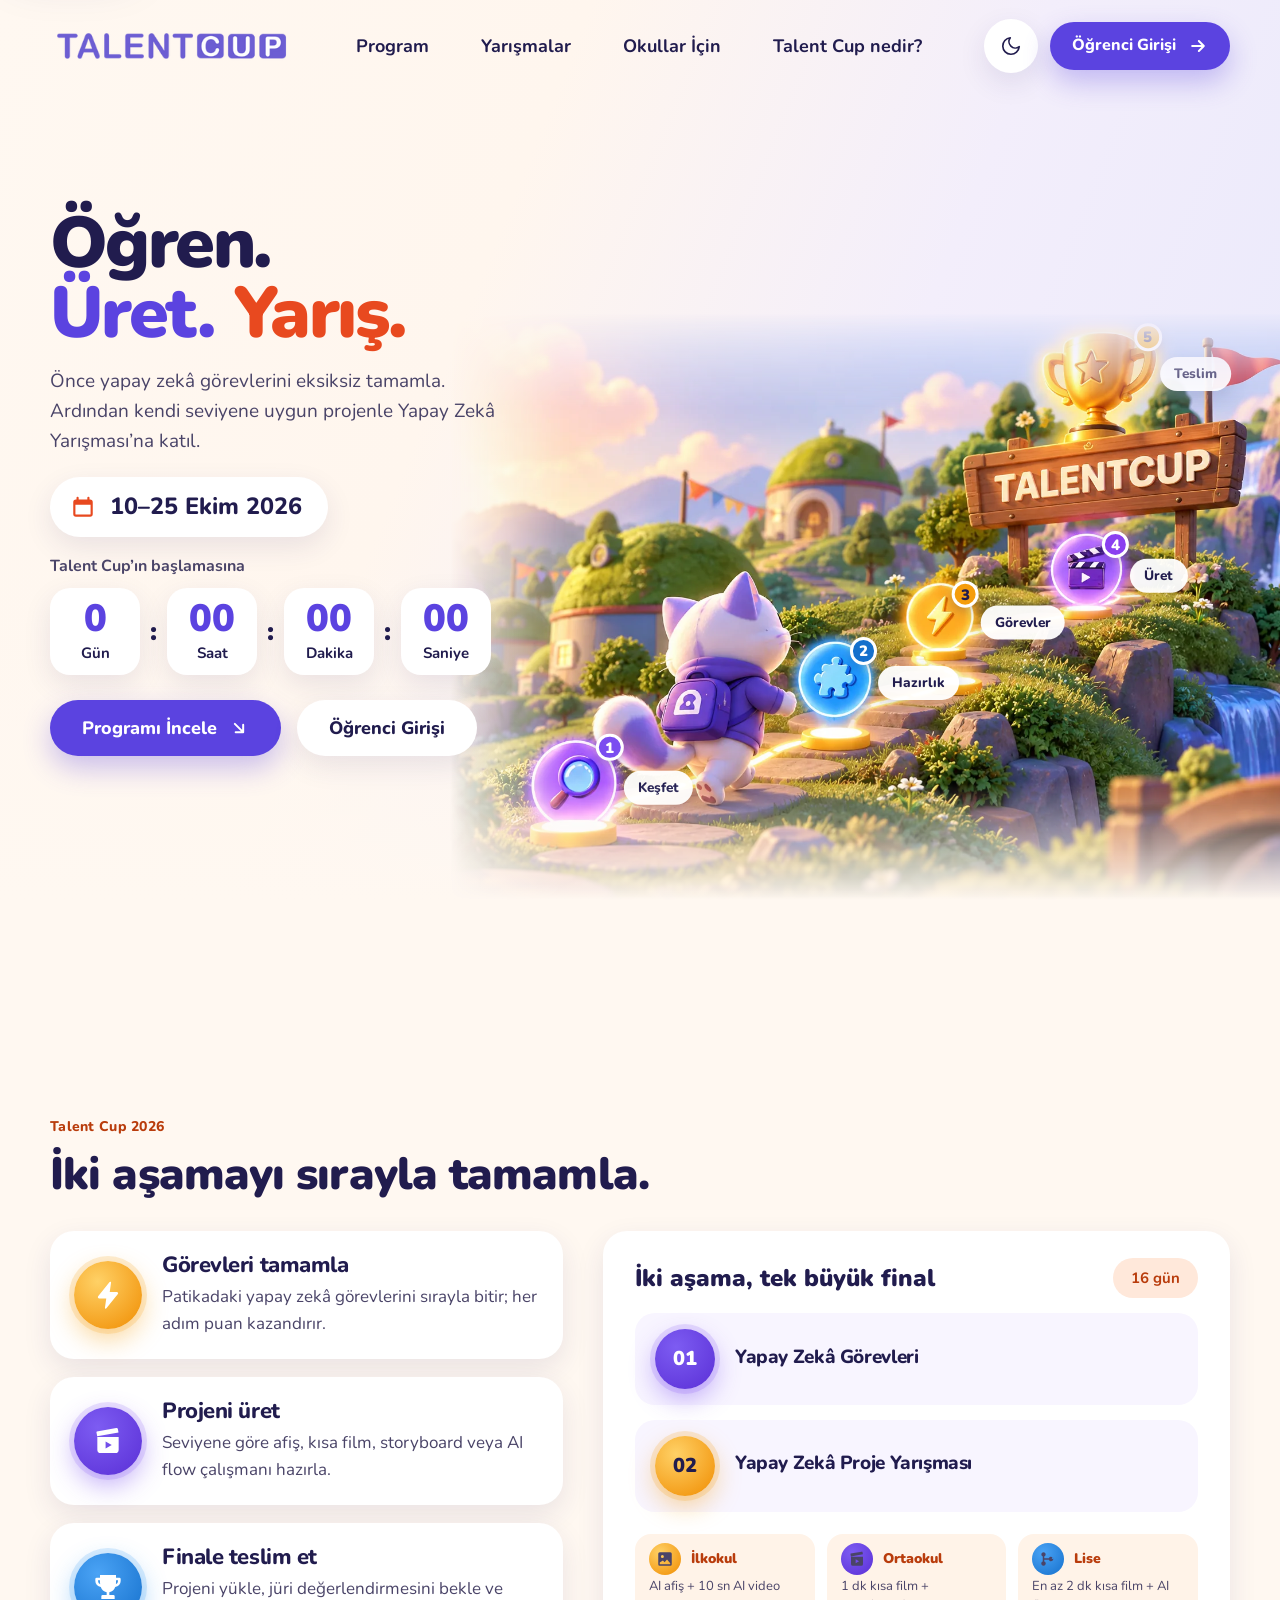
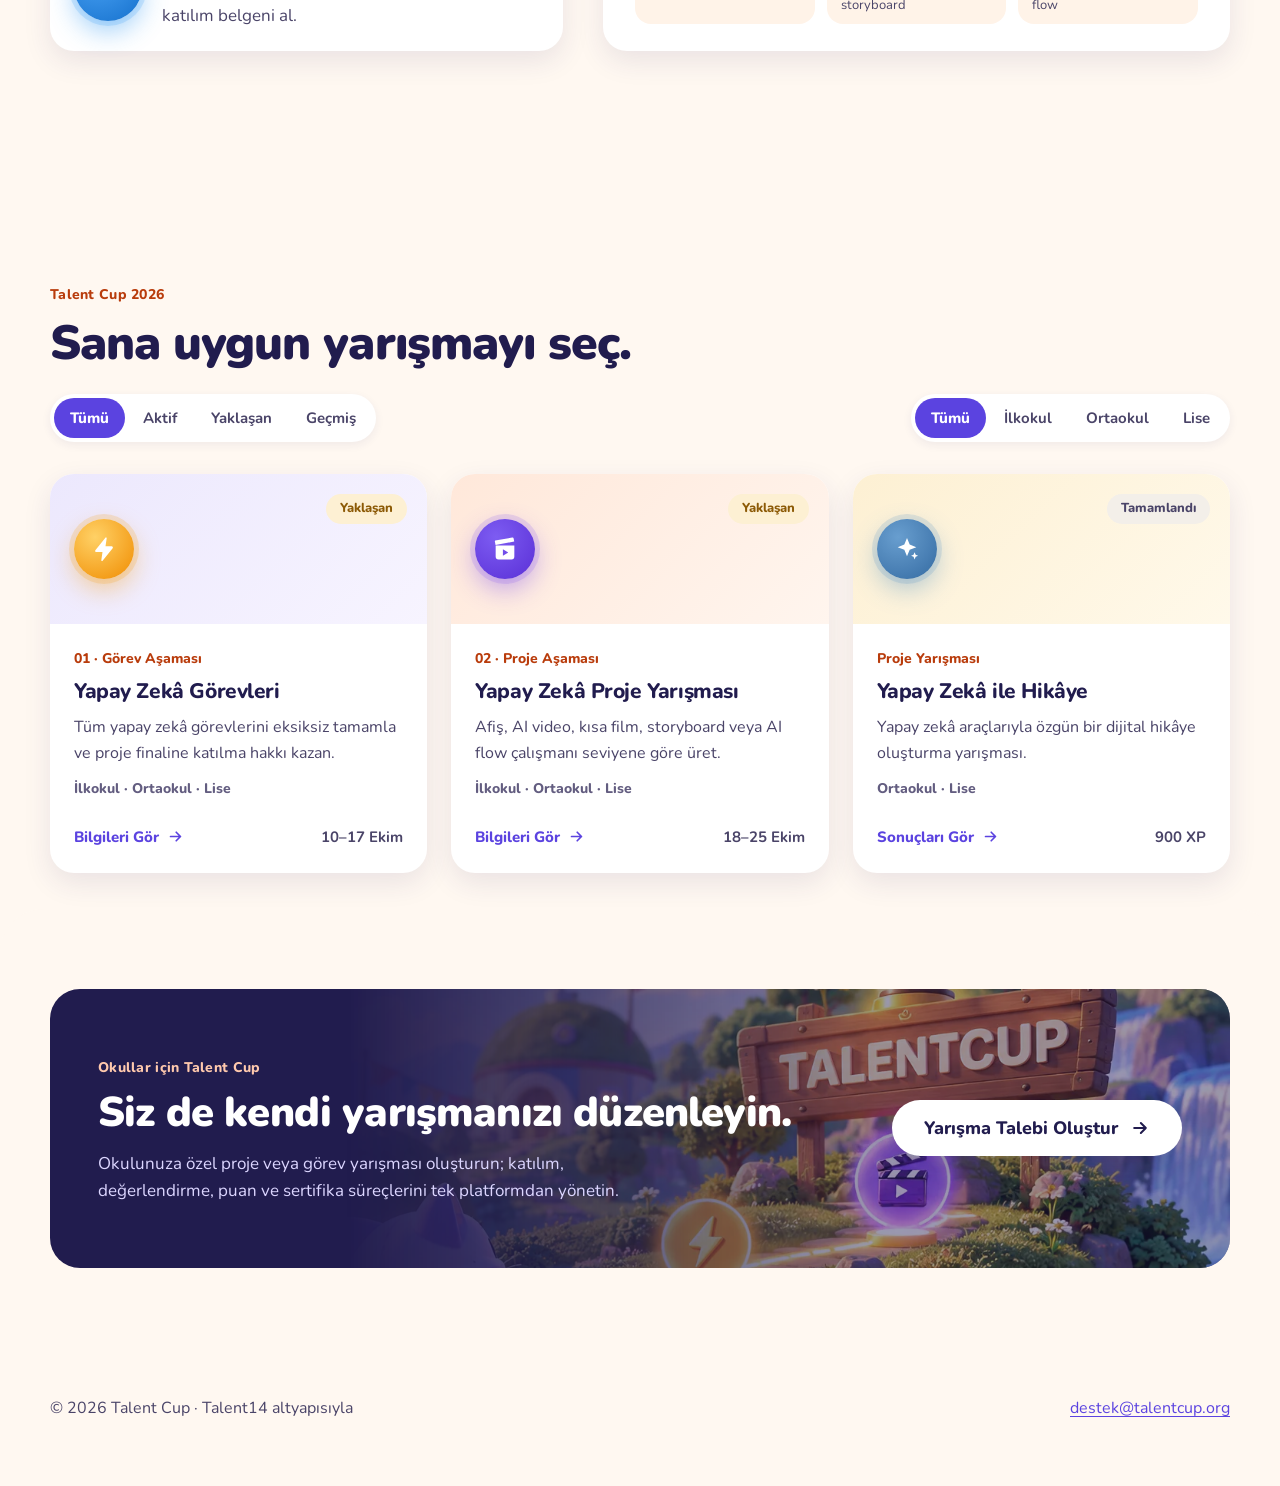
==== commit e41c268c: "Program: aşama tarihleri kaldırıldı, seviye kartlarına ikon Co-Authored-By: Claude Opus 5 (1M contex" ====
--- a/index.html
+++ b/index.html
@@ -4,7 +4,9 @@
 <meta charset="UTF-8" />
 <meta name="viewport" content="width=device-width, initial-scale=1.0" />
 <meta name="description" content="Talent Cup — okullar ve kurumlar için kodlama ve teknoloji yarışmaları." />
-<link rel="icon" href="logo.png" />
+<link rel="icon" href="favicon.svg" type="image/svg+xml" />
+<link rel="icon" href="favicon-32.png" sizes="32x32" type="image/png" />
+<link rel="apple-touch-icon" href="apple-touch-icon.png" />
 <link rel="preconnect" href="https://fonts.googleapis.com" />
 <link rel="preconnect" href="https://fonts.gstatic.com" crossorigin />
 <link href="https://fonts.googleapis.com/css2?family=Nunito:wght@400;600;700;800;900&display=swap" rel="stylesheet" />
@@ -154,7 +156,6 @@
           <article class="stage">
             <span class="glow-icon glow-purple" aria-hidden="true">01</span>
             <div>
-              <span class="stage-dates">10–17 Ekim</span>
               <h4><span class="visually-hidden">Birinci aşama: </span>Yapay Zekâ Görevleri</h4>
             </div>
           </article>
@@ -163,15 +164,14 @@
           <article class="stage">
             <span class="glow-icon glow-orange" aria-hidden="true">02</span>
             <div>
-              <span class="stage-dates">18–25 Ekim</span>
               <h4><span class="visually-hidden">İkinci aşama: </span>Yapay Zekâ Proje Yarışması</h4>
             </div>
           </article>
 
           <div class="levels">
-            <div class="level"><b>İlkokul</b><span>AI afiş + 10 sn AI video</span></div>
-            <div class="level"><b>Ortaokul</b><span>1 dk kısa film + storyboard</span></div>
-            <div class="level"><b>Lise</b><span>En az 2 dk kısa film + AI flow</span></div>
+            <div class="level"><b><span class="level-icon lv-peach" aria-hidden="true"><svg viewBox="0 0 24 24" fill="currentColor"><path d="M5 3h14a2 2 0 0 1 2 2v14a2 2 0 0 1-2 2H5a2 2 0 0 1-2-2V5a2 2 0 0 1 2-2Zm0 13.6V19h14v-1.4l-4.3-4.8-3.2 3.6-2.3-2.4L5 16.6ZM8.5 6.5a2 2 0 1 0 0 4 2 2 0 0 0 0-4Z"/></svg></span>İlkokul</b><span>AI afiş + 10 sn AI video</span></div>
+            <div class="level"><b><span class="level-icon lv-purple" aria-hidden="true"><svg viewBox="0 0 24 24" fill="currentColor"><path d="M4 9h16v9.5A2.5 2.5 0 0 1 17.5 21h-11A2.5 2.5 0 0 1 4 18.5V9Zm6.2 3.3v5.4l4.6-2.7-4.6-2.7ZM3.6 4.8l14.6-2.6a1 1 0 0 1 1.2.8l.5 2.6-16 2.9-.5-2.6a1 1 0 0 1 .2-1.1Z"/></svg></span>Ortaokul</b><span>1 dk kısa film + storyboard</span></div>
+            <div class="level"><b><span class="level-icon lv-blue" aria-hidden="true"><svg viewBox="0 0 24 24" fill="currentColor"><path d="M6 3a3 3 0 0 1 1 5.8V11h6.2A3 3 0 1 1 13.2 13H7v2.2A3 3 0 1 1 5 15.2V8.8A3 3 0 0 1 6 3Zm12 7a1 1 0 1 0 0 2 1 1 0 0 0 0-2Z"/></svg></span>Lise</b><span>En az 2 dk kısa film + AI flow</span></div>
           </div>
         </div>
       </div>
--- a/styles.css
+++ b/styles.css
@@ -1193,3 +1193,40 @@
   .auth-min .hint { margin-top: 4px; }
   .auth-foot { margin-top: 8px; }
 }
+
+/* Google ile giriş: beyaz buton + ince çerçeve (Google marka yönergesi), "veya" çizgisiz */
+.btn-google { margin-top: clamp(18px, 3svh, 26px); gap: 12px; box-shadow: var(--shadow-sm); border: 1.5px solid var(--border-input); }
+.btn-google:hover:not(:disabled) { box-shadow: var(--shadow); }
+.auth-or { margin: 12px 0 0; text-align: center; font-size: 14px; font-weight: 700; color: var(--text-subtle); }
+.auth-min .btn-google + .auth-or + .auth-form { margin-top: 8px; }
+@media (max-width: 860px) and (max-height: 700px) {
+  .btn-google { margin-top: 12px; min-height: 48px; }
+  .auth-or { margin-top: 6px; }
+  .auth-min .auth-card > .lead { display: none; }
+}
+
+/* Google butonu formun altında: "veya" arada, çizgisiz */
+.auth-min .auth-form + .auth-or { margin-top: 12px; }
+.auth-or + .btn-google { margin-top: 10px; }
+@media (max-width: 860px) and (max-height: 700px) {
+  .auth-min .auth-form + .auth-or { margin-top: 6px; }
+  .auth-or + .btn-google { margin-top: 6px; }
+}
+@media (min-width: 861px) and (max-height: 760px) {
+  .auth-min .auth-main { padding-block: 1svh 2svh; }
+}
+
+/* Seviye kartları: başlığın yanında küçük renkli ikon; kart yüksekliği değişmez */
+.level b { display: flex; align-items: center; gap: 8px; }
+.level-icon { display: grid; place-items: center; width: 26px; height: 26px; flex: none; border-radius: 50%; color: #fff; }
+.level-icon svg { width: 15px; height: 15px; }
+.lv-peach  { background: radial-gradient(circle at 35% 30%, #ffd166, #f08c00); color: #211c4e; }
+.lv-purple { background: radial-gradient(circle at 35% 30%, #7d5cf2, #5a2fd6); }
+.lv-blue   { background: radial-gradient(circle at 35% 30%, #4aa3f5, #1570cc); }
+.level { min-width: 0; }
+.level span:not(.level-icon) { overflow-wrap: anywhere; }
+#program .level .level-icon, .level .level-icon { display: grid; font-size: 0; line-height: 0; }
+.level-icon { width: 32px; height: 32px; }
+.level-icon svg { width: 18px; height: 18px; }
+.level b { gap: 10px; margin-bottom: 6px; }
+@media (max-width: 959px) { .format-card .stage + .stage { margin-top: 12px; } }
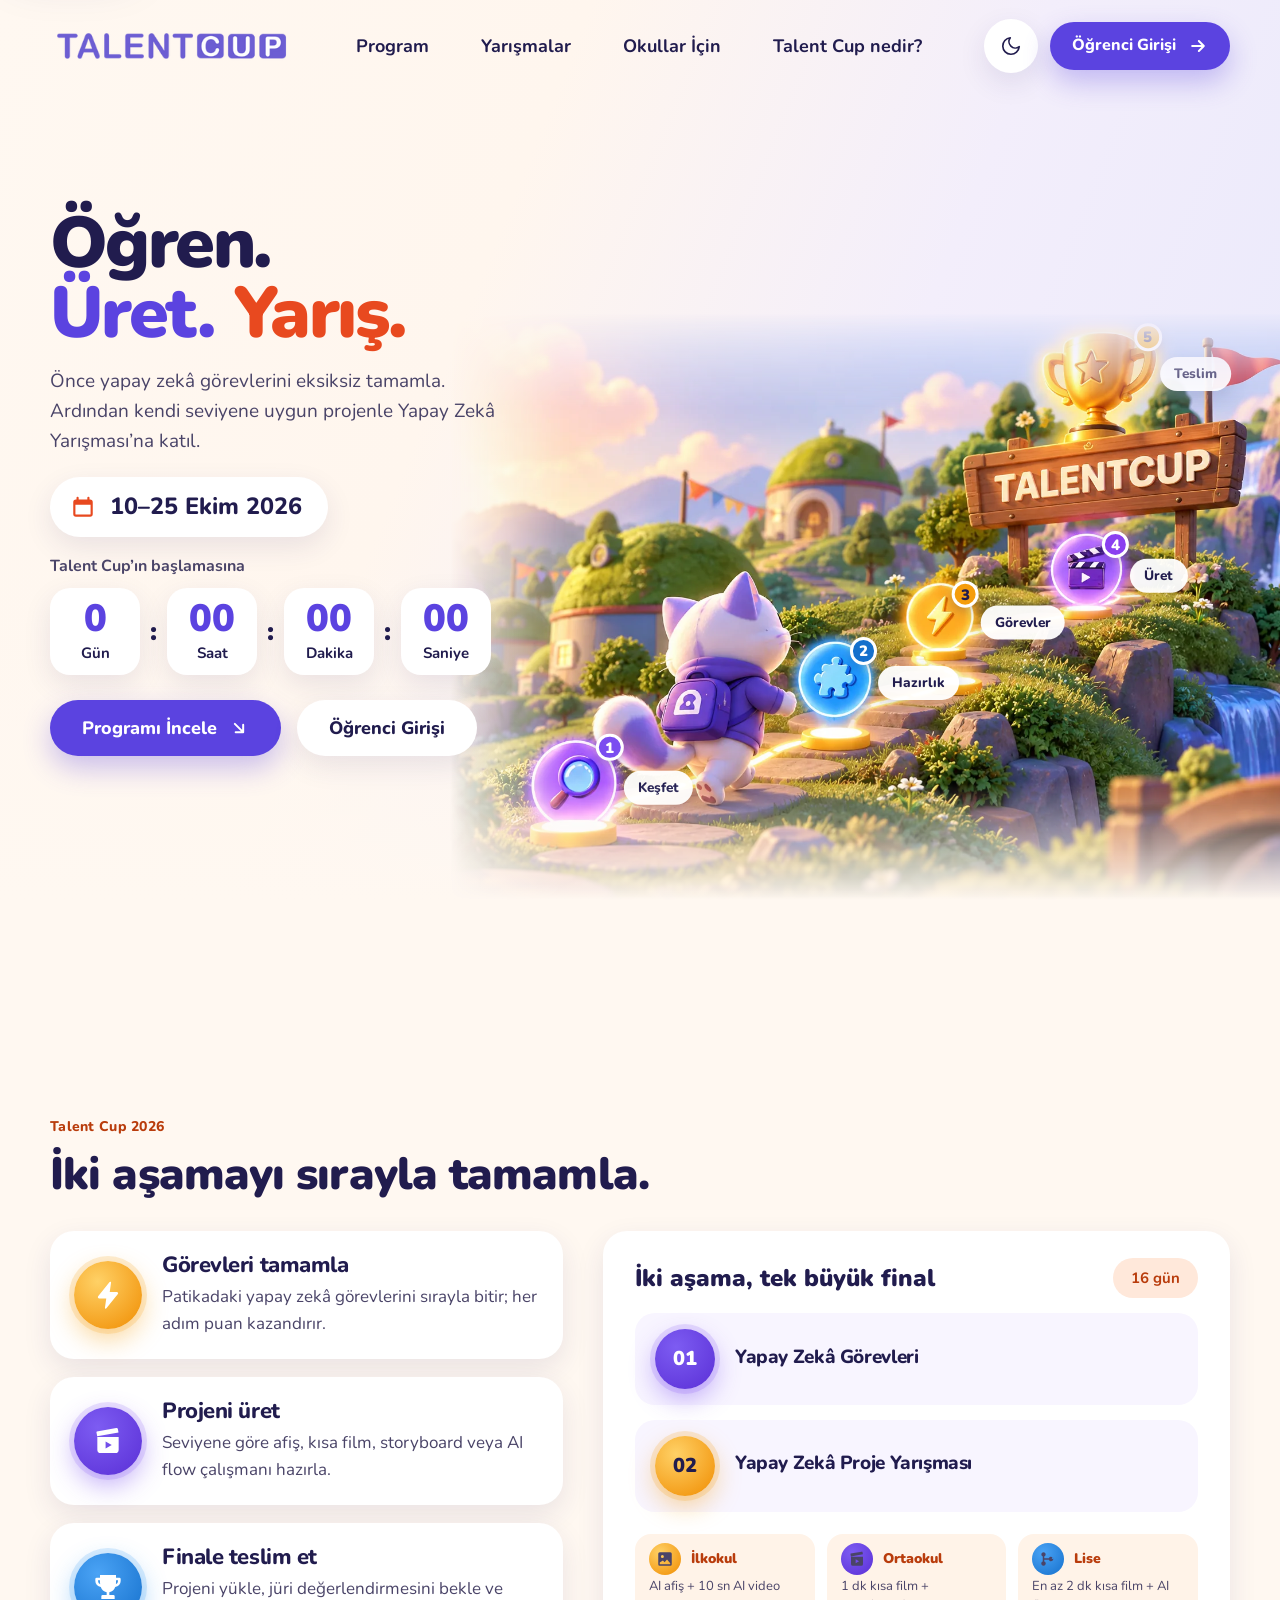
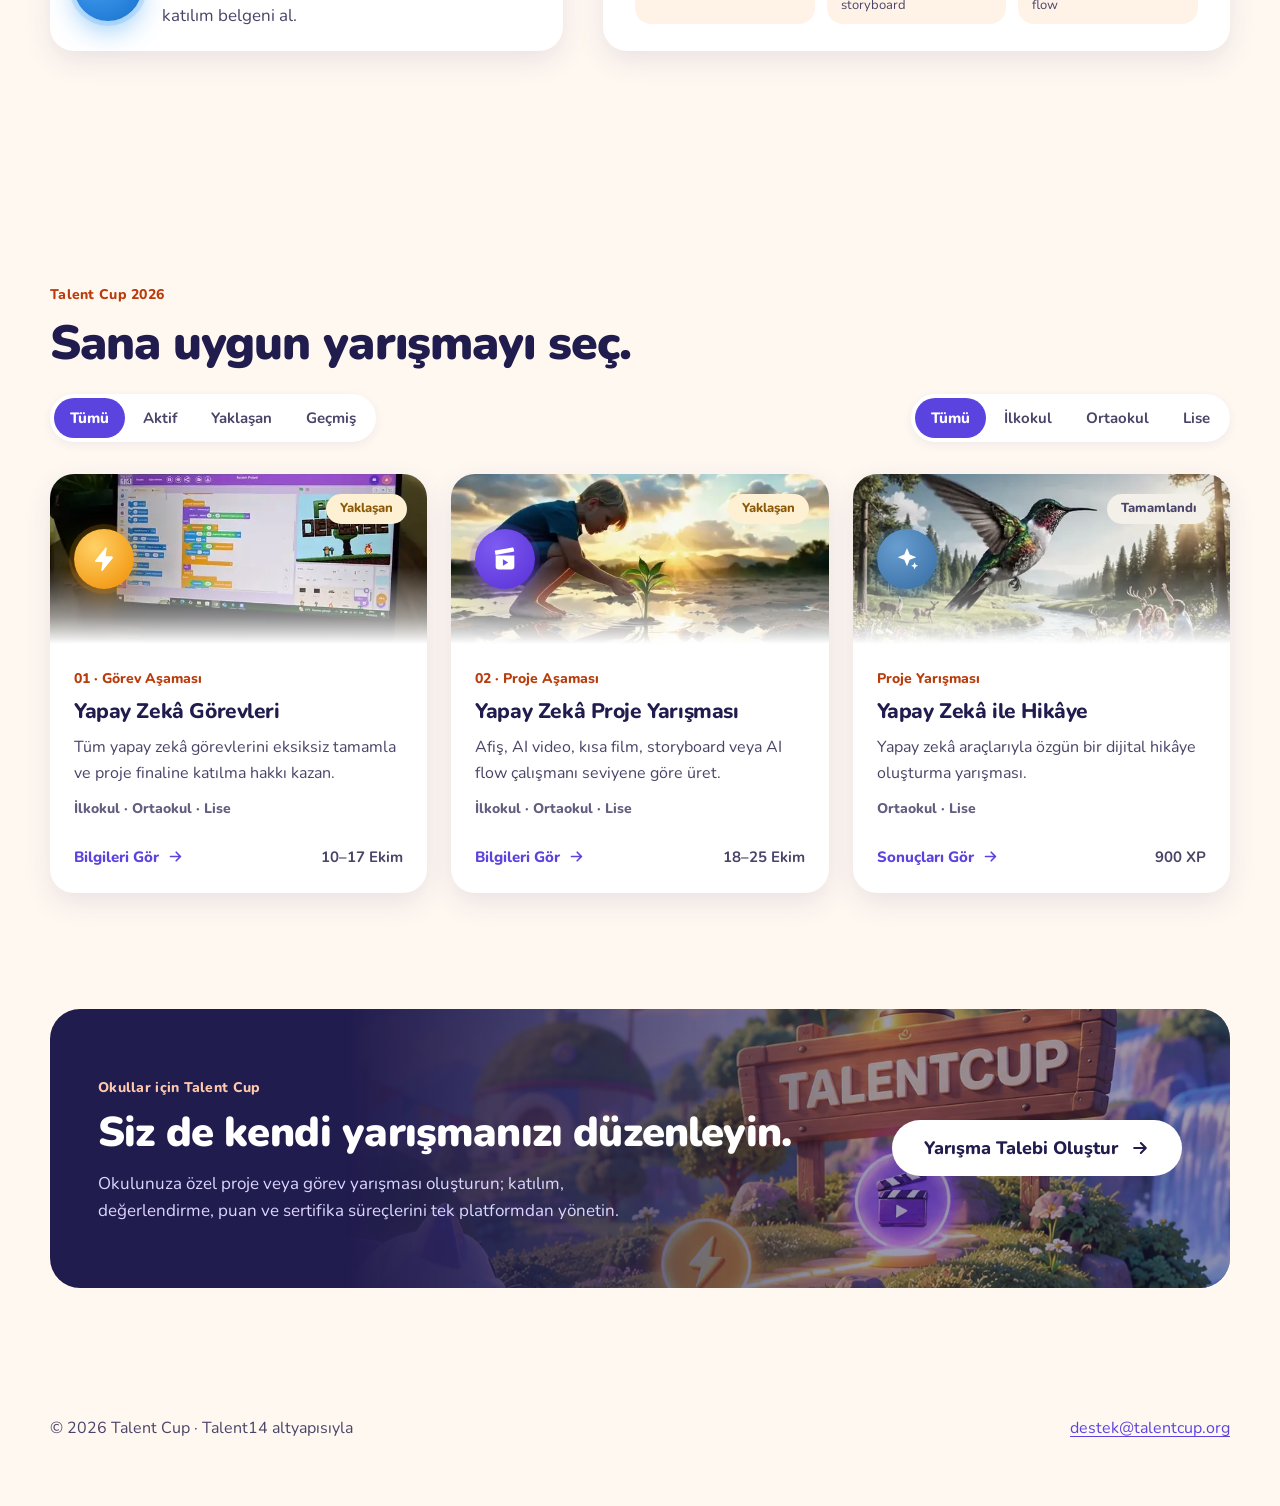
==== commit 97229040: "Kart fotoğrafları, sade talep formu, yumuşak bant geçişi - Yarışma kartlarına öğrenci videolarından " ====
--- a/index.html
+++ b/index.html
@@ -207,7 +207,8 @@
 
       <div class="comp-grid" data-comp-grid>
         <a class="card comp-card soft-card" data-comp data-time="future" data-level="ilkokul ortaokul lise" href="yarisma.html">
-          <div class="soft-cover tint-purple">
+          <div class="soft-cover tint-purple has-photo">
+            <img class="cover-photo" src="img/kart-gorevler.webp" alt="" width="600" height="273" loading="lazy" decoding="async" />
             <span class="glow-icon glow-orange" aria-hidden="true"><svg viewBox="0 0 24 24" fill="currentColor"><path d="M13.2 2.3 4.6 13a1 1 0 0 0 .8 1.6h5.3l-1 7a.6.6 0 0 0 1.1.4l8.6-10.7a1 1 0 0 0-.8-1.6h-5.3l1-7a.6.6 0 0 0-1.1-.4Z"/></svg></span>
             <span class="chip chip-future">Yaklaşan</span>
           </div>
@@ -224,7 +225,8 @@
         </a>
 
         <a class="card comp-card soft-card" data-comp data-time="future" data-level="ilkokul ortaokul lise" href="yarisma.html">
-          <div class="soft-cover tint-peach">
+          <div class="soft-cover tint-peach has-photo">
+            <img class="cover-photo" src="img/kart-proje.webp" alt="" width="600" height="273" loading="lazy" decoding="async" />
             <span class="glow-icon glow-purple" aria-hidden="true"><svg viewBox="0 0 24 24" fill="currentColor"><path d="M4 9h16v9.5A2.5 2.5 0 0 1 17.5 21h-11A2.5 2.5 0 0 1 4 18.5V9Zm6.2 3.3v5.4l4.6-2.7-4.6-2.7ZM3.6 4.8l14.6-2.6a1 1 0 0 1 1.2.8l.5 2.6-16 2.9-.5-2.6a1 1 0 0 1 .2-1.1Z"/></svg></span>
             <span class="chip chip-future">Yaklaşan</span>
           </div>
@@ -241,7 +243,8 @@
         </a>
 
         <a class="card comp-card soft-card" data-comp data-time="past" data-level="ortaokul lise" href="yarisma.html">
-          <div class="soft-cover tint-gold">
+          <div class="soft-cover tint-gold has-photo">
+            <img class="cover-photo" src="img/kart-hikaye.webp" alt="" width="600" height="273" loading="lazy" decoding="async" />
             <span class="glow-icon glow-blue" aria-hidden="true"><svg viewBox="0 0 24 24" fill="currentColor"><path d="M12 2.5l2.3 5.6 5.7 2.3-5.7 2.3L12 18.3l-2.3-5.6L4 10.4l5.7-2.3L12 2.5Zm6.5 12.2.9 2.2 2.1.9-2.1.9-.9 2.2-.9-2.2-2.1-.9 2.1-.9.9-2.2Z"/></svg></span>
             <span class="chip chip-past">Tamamlandı</span>
           </div>
@@ -318,19 +321,15 @@
       <p class="form-note"><span aria-hidden="true">*</span> ile işaretli alanlar zorunludur.</p>
 
       <fieldset class="form-group">
-        <legend>Kurum bilgileri</legend>
+        <legend>Kurum</legend>
         <div class="form-grid">
-          <div class="field field-full">
+          <div class="field">
             <label class="label" for="rq-school">Okul / kurum adı <span aria-hidden="true">*</span></label>
             <input class="input" id="rq-school" name="school" type="text" autocomplete="organization" required data-autofocus />
           </div>
           <div class="field">
             <label class="label" for="rq-city">İl <span aria-hidden="true">*</span></label>
             <input class="input" id="rq-city" name="city" type="text" autocomplete="address-level1" required />
-          </div>
-          <div class="field">
-            <label class="label" for="rq-district">İlçe</label>
-            <input class="input" id="rq-district" name="district" type="text" autocomplete="address-level2" />
           </div>
         </div>
       </fieldset>
@@ -354,72 +353,14 @@
               <option>Diğer</option>
             </select>
           </div>
-          <div class="field">
-            <label class="label" for="rq-email">E-posta <span aria-hidden="true">*</span></label>
-            <input class="input" id="rq-email" name="email" type="email" autocomplete="email" inputmode="email" required />
-          </div>
-          <div class="field">
+          <div class="field field-full">
             <label class="label" for="rq-phone">Telefon <span aria-hidden="true">*</span></label>
             <input class="input" id="rq-phone" name="phone" type="tel" autocomplete="tel" inputmode="tel" placeholder="05xx xxx xx xx" required />
-          </div>
-        </div>
-      </fieldset>
-
-      <fieldset class="form-group">
-        <legend>Yarışma ayrıntıları</legend>
-
-        <div class="field" data-choice-field>
-          <span class="label" id="rq-type-label">Yarışma türü <span aria-hidden="true">*</span></span>
-          <div class="choice-row" role="radiogroup" aria-labelledby="rq-type-label">
-            <label class="choice"><input type="radio" name="type" value="project" required /><span>Proje yarışması</span></label>
-            <label class="choice"><input type="radio" name="type" value="task" /><span>Görev yarışması</span></label>
-            <label class="choice"><input type="radio" name="type" value="both" /><span>İkisi birlikte</span></label>
-          </div>
-        </div>
-
-        <fieldset class="field" data-choice-field data-min-one>
-          <legend class="label">Katılacak seviyeler <span aria-hidden="true">*</span></legend>
-          <div class="choice-row">
-            <label class="choice"><input type="checkbox" name="levels" value="ilkokul" /><span>İlkokul</span></label>
-            <label class="choice"><input type="checkbox" name="levels" value="ortaokul" /><span>Ortaokul</span></label>
-            <label class="choice"><input type="checkbox" name="levels" value="lise" /><span>Lise</span></label>
-          </div>
-        </fieldset>
-
-        <div class="form-grid">
-          <div class="field">
-            <label class="label" for="rq-topic">Konu alanı <span aria-hidden="true">*</span></label>
-            <select class="input" id="rq-topic" name="topic" required>
-              <option value="">Seçin</option>
-              <option>Yapay zekâ</option>
-              <option>Kodlama</option>
-              <option>Robotik</option>
-              <option>Dijital hikâye ve tasarım</option>
-              <option>Diğer</option>
-            </select>
-          </div>
-          <div class="field">
-            <label class="label" for="rq-count">Tahmini öğrenci sayısı <span aria-hidden="true">*</span></label>
-            <select class="input" id="rq-count" name="count" required>
-              <option value="">Seçin</option>
-              <option>50'den az</option>
-              <option>50–200</option>
-              <option>200–500</option>
-              <option>500'den fazla</option>
-            </select>
-          </div>
-          <div class="field">
-            <label class="label" for="rq-start">Planlanan başlangıç</label>
-            <input class="input" id="rq-start" name="start" type="date" />
-          </div>
-          <div class="field">
-            <label class="label" for="rq-end">Planlanan bitiş</label>
-            <input class="input" id="rq-end" name="end" type="date" />
           </div>
           <div class="field field-full">
             <label class="label" for="rq-note">Eklemek istedikleriniz</label>
             <textarea class="input" id="rq-note" name="note" rows="3" aria-describedby="rq-note-hint"></textarea>
-            <span class="hint" id="rq-note-hint">Ödül, sertifika, jüri gibi beklentilerinizi yazabilirsiniz. Öğrenci kişisel bilgisi yazmayın.</span>
+            <span class="hint" id="rq-note-hint">Öğrenci kişisel bilgisi yazmayın.</span>
           </div>
         </div>
       </fieldset>
@@ -443,7 +384,7 @@
     <div class="request-done" data-request-done hidden tabindex="-1">
       <span class="glow-icon glow-green" aria-hidden="true"><svg viewBox="0 0 24 24" fill="none" stroke="currentColor" stroke-width="3" stroke-linecap="round" stroke-linejoin="round"><path d="M20 6 9 17l-5-5"/></svg></span>
       <h3>Talebiniz alındı.</h3>
-      <p>Ekibimiz iki iş günü içinde verdiğiniz e-posta adresinden size ulaşacak. Sorunuz olursa <a href="mailto:destek@talentcup.org">destek@talentcup.org</a> adresine yazabilirsiniz.</p>
+      <p>Ekibimiz iki iş günü içinde verdiğiniz telefondan size ulaşacak. Sorunuz olursa <a href="mailto:destek@talentcup.org">destek@talentcup.org</a> adresine yazabilirsiniz.</p>
       <button type="button" class="btn btn-primary" data-modal-close>Tamam</button>
     </div>
   </div>
--- a/styles.css
+++ b/styles.css
@@ -1230,3 +1230,34 @@
 .level-icon svg { width: 18px; height: 18px; }
 .level b { gap: 10px; margin-bottom: 6px; }
 @media (max-width: 959px) { .format-card .stage + .stage { margin-top: 12px; } }
+
+/* Kart kapağı fotoğrafı: öğrenci videolarından kesit; ikon ve rozet üstte kalır */
+.soft-cover.has-photo { min-height: 170px; overflow: hidden; }
+.cover-photo { position: absolute; inset: 0; width: 100%; height: 100%; object-fit: cover; transition: transform var(--t-soft); }
+.soft-cover.has-photo::after {
+  content: ""; position: absolute; inset: 0;
+  background: linear-gradient(to top, rgba(33, 28, 78, 0.45), rgba(33, 28, 78, 0) 65%);
+}
+.soft-cover.has-photo > :not(.cover-photo) { position: relative; z-index: 1; }
+.soft-cover.has-photo .chip { position: absolute; }
+.soft-card:hover .cover-photo { transform: scale(1.04); }
+.soft-card[data-time="past"] .cover-photo { filter: saturate(0.55); }
+
+/* Alt sayfa bandı: leylak zemin alta doğru sayfa zeminine erir; sert kenar olmasın */
+.page-banner { background: linear-gradient(to bottom, rgba(0,0,0,0) 45%, var(--bg) 100%), var(--hero-bg); }
+.page-banner-art {
+  -webkit-mask-image:
+    linear-gradient(to right, transparent 0%, #000 34%),
+    linear-gradient(to bottom, #000 45%, transparent 96%);
+  mask-image:
+    linear-gradient(to right, transparent 0%, #000 34%),
+    linear-gradient(to bottom, #000 45%, transparent 96%);
+}
+@media (max-width: 760px) {
+  .page-banner-art {
+    -webkit-mask-image: linear-gradient(to bottom, #000 50%, transparent 100%);
+    mask-image: linear-gradient(to bottom, #000 50%, transparent 100%);
+  }
+}
+/* Kart fotoğrafı alt kenarda kart gövdesine erir */
+.soft-cover.has-photo::after { background: linear-gradient(to top, var(--surface) 0%, color-mix(in srgb, var(--surface) 55%, transparent) 16%, transparent 45%); }
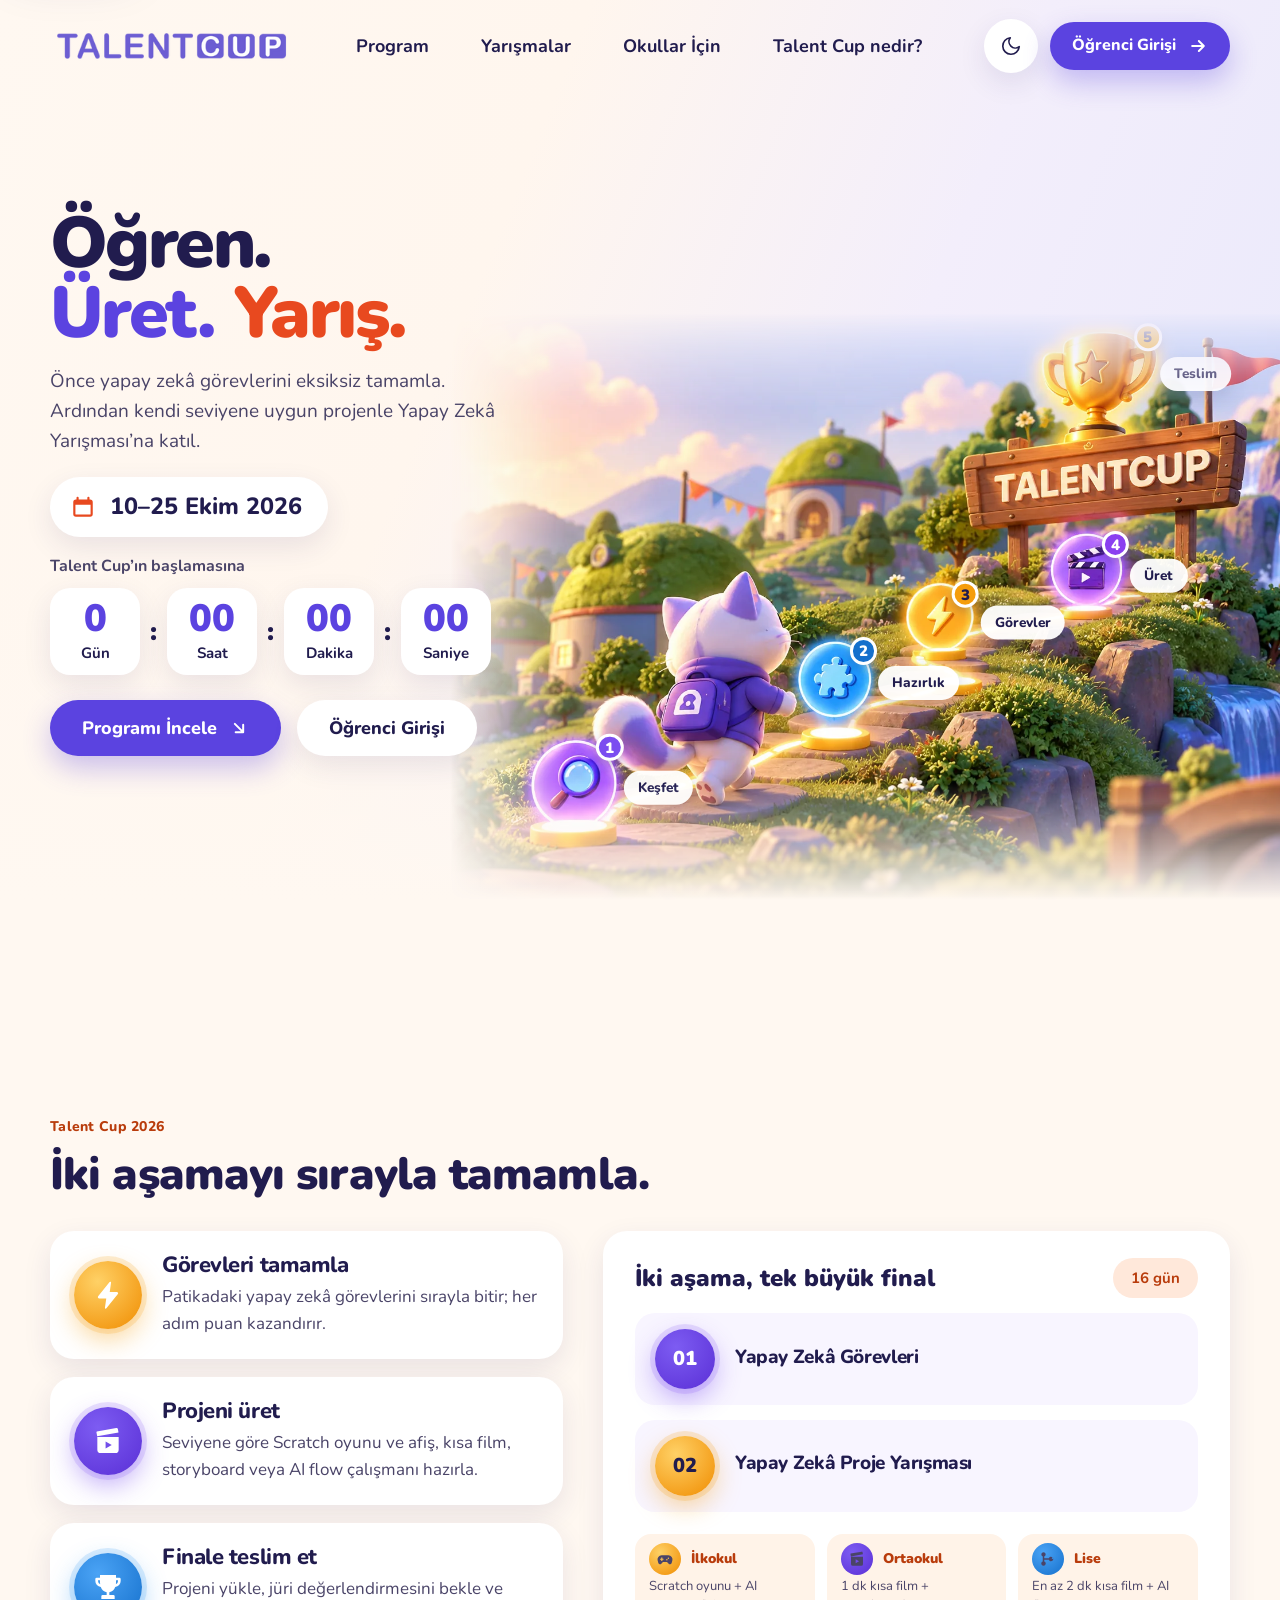
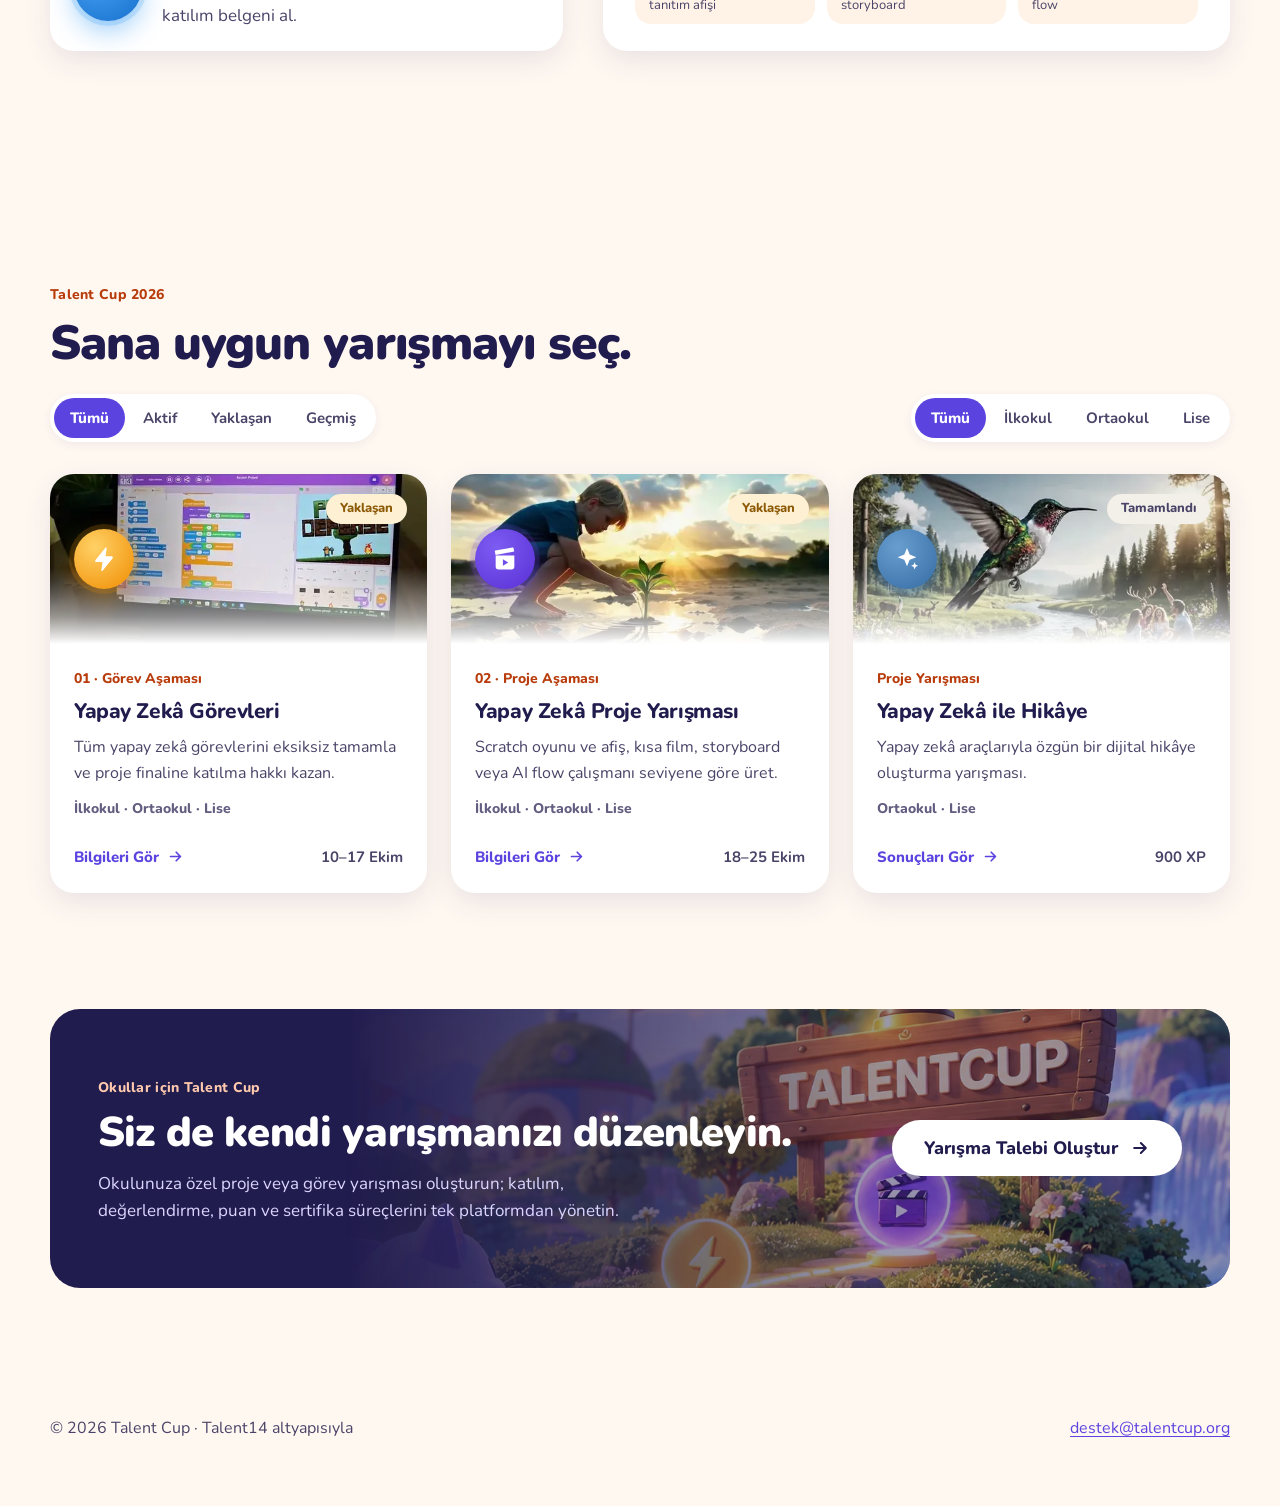
==== commit 41ac9305: "İlkokul: Scratch oyunu + AI tanıtım afişi; proje sayfalama; düzen - İlkokul projesi Scratch oyunu + " ====
--- a/index.html
+++ b/index.html
@@ -131,7 +131,7 @@
             </span>
             <div>
               <h3>Projeni üret</h3>
-              <p>Seviyene göre afiş, kısa film, storyboard veya AI flow çalışmanı hazırla.</p>
+              <p>Seviyene göre Scratch oyunu ve afiş, kısa film, storyboard veya AI flow çalışmanı hazırla.</p>
             </div>
           </article>
 
@@ -169,7 +169,7 @@
           </article>
 
           <div class="levels">
-            <div class="level"><b><span class="level-icon lv-peach" aria-hidden="true"><svg viewBox="0 0 24 24" fill="currentColor"><path d="M5 3h14a2 2 0 0 1 2 2v14a2 2 0 0 1-2 2H5a2 2 0 0 1-2-2V5a2 2 0 0 1 2-2Zm0 13.6V19h14v-1.4l-4.3-4.8-3.2 3.6-2.3-2.4L5 16.6ZM8.5 6.5a2 2 0 1 0 0 4 2 2 0 0 0 0-4Z"/></svg></span>İlkokul</b><span>AI afiş + 10 sn AI video</span></div>
+            <div class="level"><b><span class="level-icon lv-peach" aria-hidden="true"><svg viewBox="0 0 24 24" fill="currentColor"><path d="M7.5 7h9a5.5 5.5 0 0 1 5.3 7l-.9 3.2a2.4 2.4 0 0 1-4 1l-2.2-2.2H9.3l-2.2 2.2a2.4 2.4 0 0 1-4-1L2.2 14a5.5 5.5 0 0 1 5.3-7Zm-.5 3v1.5H5.5V13H7v1.5h1.5V13H10v-1.5H8.5V10H7Zm9.5 0a1 1 0 1 0 0 2 1 1 0 0 0 0-2Zm-2 2a1 1 0 1 0 0 2 1 1 0 0 0 0-2Z"/></svg></span>İlkokul</b><span>Scratch oyunu + AI tanıtım afişi</span></div>
             <div class="level"><b><span class="level-icon lv-purple" aria-hidden="true"><svg viewBox="0 0 24 24" fill="currentColor"><path d="M4 9h16v9.5A2.5 2.5 0 0 1 17.5 21h-11A2.5 2.5 0 0 1 4 18.5V9Zm6.2 3.3v5.4l4.6-2.7-4.6-2.7ZM3.6 4.8l14.6-2.6a1 1 0 0 1 1.2.8l.5 2.6-16 2.9-.5-2.6a1 1 0 0 1 .2-1.1Z"/></svg></span>Ortaokul</b><span>1 dk kısa film + storyboard</span></div>
             <div class="level"><b><span class="level-icon lv-blue" aria-hidden="true"><svg viewBox="0 0 24 24" fill="currentColor"><path d="M6 3a3 3 0 0 1 1 5.8V11h6.2A3 3 0 1 1 13.2 13H7v2.2A3 3 0 1 1 5 15.2V8.8A3 3 0 0 1 6 3Zm12 7a1 1 0 1 0 0 2 1 1 0 0 0 0-2Z"/></svg></span>Lise</b><span>En az 2 dk kısa film + AI flow</span></div>
           </div>
@@ -233,7 +233,7 @@
           <div class="comp-body">
             <span class="comp-kind">02 · Proje Aşaması</span>
             <h3>Yapay Zekâ Proje Yarışması</h3>
-            <p class="comp-desc">Afiş, AI video, kısa film, storyboard veya AI flow çalışmanı seviyene göre üret.</p>
+            <p class="comp-desc">Scratch oyunu ve afiş, kısa film, storyboard veya AI flow çalışmanı seviyene göre üret.</p>
             <p class="comp-levels"><span class="visually-hidden">Seviyeler: </span>İlkokul · Ortaokul · Lise</p>
             <div class="comp-foot">
               <span class="go">Bilgileri Gör <svg viewBox="0 0 24 24" fill="none" stroke="currentColor" stroke-width="2.4" stroke-linecap="round" stroke-linejoin="round" width="17" height="17" aria-hidden="true"><path d="M5 12h14M13 6l6 6-6 6"/></svg></span>
--- a/styles.css
+++ b/styles.css
@@ -1261,3 +1261,149 @@
 }
 /* Kart fotoğrafı alt kenarda kart gövdesine erir */
 .soft-cover.has-photo::after { background: linear-gradient(to top, var(--surface) 0%, color-mix(in srgb, var(--surface) 55%, transparent) 16%, transparent 45%); }
+
+/* Talent Cup nedir: 2026 seviye kartları */
+.make-grid { list-style: none; margin: 0; padding: 0; display: grid; gap: var(--s5); }
+@media (min-width: 760px) { .make-grid { grid-template-columns: repeat(3, 1fr); } }
+.make-card { padding: var(--s6); }
+.make-card .level-icon { width: 48px; height: 48px; margin-bottom: var(--s4); }
+.make-card .level-icon svg { width: 24px; height: 24px; }
+.make-card h3 { font-size: 21px; font-weight: 900; color: var(--peach-ink); }
+.make-card p { margin-top: 6px; font-size: 17px; color: var(--text-muted); }
+
+/* --- 26. Türkiye'den kareler (carousel) --------------------------------- */
+
+.gallery-head { display: flex; flex-wrap: wrap; align-items: flex-end; justify-content: space-between; gap: var(--s4); margin-bottom: var(--s6); }
+.gallery-head .section-title { margin-bottom: 0; }
+.carousel-controls { display: flex; gap: 10px; }
+.carousel-controls .icon-btn { width: 48px; height: 48px; }
+.carousel-controls .icon-btn svg { width: 20px; height: 20px; }
+
+/* Parça sayfa kenarına kadar uzanır; ilk kart içerik hizasında başlar */
+.carousel { position: relative; }
+.carousel-track {
+  --gutter: max(20px, calc((100% - var(--wrap)) / 2));
+  display: flex; gap: var(--s5); margin: 0; padding: 6px var(--gutter) var(--s6);
+  list-style: none; overflow-x: auto; scroll-snap-type: x mandatory;
+  scroll-padding-inline: var(--gutter); scrollbar-width: none;
+  -webkit-mask-image: linear-gradient(to right, transparent 0, #000 var(--s6), #000 calc(100% - var(--s6)), transparent 100%);
+  mask-image: linear-gradient(to right, transparent 0, #000 var(--s6), #000 calc(100% - var(--s6)), transparent 100%);
+}
+.carousel-track::-webkit-scrollbar { display: none; }
+.carousel-track:focus-visible { outline: 3px solid var(--brand); outline-offset: -3px; }
+.slide { flex: 0 0 clamp(260px, 30vw, 380px); scroll-snap-align: start; }
+.slide figure { margin: 0; height: 100%; display: flex; flex-direction: column; border-radius: var(--r-lg); overflow: hidden; background: var(--surface); box-shadow: var(--shadow); }
+.slide-img { position: relative; aspect-ratio: 4 / 3; overflow: hidden; background: var(--surface-2); }
+.slide-img img { width: 100%; height: 100%; }
+.fit-cover img { object-fit: cover; }
+.fit-contain { background: linear-gradient(135deg, var(--brand-50), var(--bg-2)); }
+.fit-contain img { object-fit: contain; padding: 10px; }
+.slide figcaption { display: flex; flex-direction: column; gap: 2px; padding: var(--s4) var(--s5) var(--s5); }
+.slide figcaption strong { font-size: 17px; font-weight: 800; color: var(--ink); line-height: 1.3; }
+.slide figcaption span { font-size: 14px; color: var(--text-muted); }
+.slide figcaption a { margin-top: 6px; font-size: 14px; font-weight: 800; align-self: flex-start; min-height: 24px; display: inline-flex; align-items: center; }
+
+/* --- 27. EU Code Week etkinlikleri -------------------------------------- */
+
+.seg-count { display: inline-grid; place-items: center; min-width: 22px; height: 22px; margin-left: 4px; padding: 0 6px; border-radius: 999px; font-size: 12px; background: var(--surface-3); color: var(--text-muted); }
+.segmented button[aria-pressed="true"] .seg-count { background: rgba(255, 255, 255, 0.25); color: inherit; }
+
+.cw-grid { display: grid; gap: var(--s6); align-items: start; }
+@media (min-width: 960px) { .cw-grid { grid-template-columns: 0.85fr 1.15fr; } }
+.cw-list { list-style: none; margin: 0; padding: 0; display: grid; gap: 10px; max-height: 620px; overflow-y: auto; padding-right: 4px; }
+.cw-event {
+  width: 100%; display: flex; flex-direction: column; gap: 2px; text-align: left;
+  padding: 14px 18px; border: 1.5px solid transparent; border-radius: var(--r-md);
+  background: var(--surface); box-shadow: var(--shadow-sm); cursor: pointer;
+  font: inherit; color: var(--text); transition: border-color var(--t), background var(--t);
+}
+.cw-event:hover { background: var(--brand-50); }
+.cw-event[aria-pressed="true"] { border-color: var(--brand); background: var(--brand-50); }
+.cw-event strong { font-size: 17px; font-weight: 800; color: var(--ink); }
+.cw-event span { font-size: 15px; color: var(--text-muted); }
+.cw-event .cw-meta { font-size: 14px; font-weight: 700; color: var(--peach-ink); }
+
+.cw-preview { display: flex; flex-direction: column; }
+.cw-frame { position: relative; height: clamp(420px, 62vh, 620px); border-radius: var(--r-lg); overflow: hidden; background: var(--surface); box-shadow: var(--shadow); }
+.cw-frame iframe { position: absolute; inset: 0; width: 100%; height: 100%; border: 0; background: #fff; }
+.cw-poster { position: absolute; inset: 0; display: flex; flex-direction: column; background: linear-gradient(160deg, var(--brand-50), var(--bg-2)); }
+.cw-poster img { width: 100%; flex: 1; min-height: 0; object-fit: contain; padding: var(--s6) var(--s6) 0; }
+.cw-poster img[hidden] { display: none; }
+.cw-poster-body { display: flex; flex-direction: column; align-items: center; gap: 12px; padding: var(--s6); text-align: center; margin-top: auto; }
+.cw-poster-body strong { font-size: 22px; font-weight: 900; color: var(--ink); }
+.cw-note { font-size: 13px; color: var(--text-subtle); }
+.cw-preview .text-link { margin-top: var(--s3); }
+
+@media (max-width: 520px) {
+  .cw-frame { height: 70vh; }
+  .carousel-controls .icon-btn { width: 44px; height: 44px; }
+}
+
+/* Yatay kaydırma olmasın: carousel şeridi kendi içinde kayar, sayfa kaymaz.
+   body'de clip (hidden değil) — sticky üst bar bozulmaz. */
+.carousel { overflow: hidden; }
+html, body { overflow-x: clip; }
+
+/* --- 28. Code Week haritası --------------------------------------------- */
+
+.cw-stats { display: grid; grid-template-columns: repeat(3, 1fr); gap: var(--s4); margin: 0 0 var(--s6); }
+.cw-stats > div { padding: var(--s4) var(--s5); border-radius: var(--r-md); background: var(--surface); box-shadow: var(--shadow-sm); }
+.cw-stats dt { font-size: 14px; font-weight: 700; color: var(--text-muted); }
+.cw-stats dd { margin: 0; font-size: clamp(26px, 3vw, 34px); font-weight: 900; color: var(--ink); font-variant-numeric: tabular-nums; line-height: 1.2; }
+
+.cw-grid { display: grid; gap: var(--s6); align-items: stretch; }
+@media (min-width: 960px) { .cw-grid { grid-template-columns: 1.5fr 1fr; } }
+.cw-map-card { display: flex; flex-direction: column; gap: 10px; }
+.cw-map { height: clamp(340px, 52vh, 480px); border-radius: var(--r-lg); overflow: hidden; background: var(--surface-2); box-shadow: var(--shadow); z-index: 0; }
+.cw-map-note { font-size: 14px; color: var(--text-subtle); }
+.cw-map .leaflet-popup-content { font-family: var(--font); font-size: 14px; line-height: 1.5; color: #211c4e; }
+.cw-map .leaflet-popup-content strong { font-size: 15px; }
+.cw-map .leaflet-popup-content a { font-weight: 800; color: #4b34c8; }
+
+.cw-side { display: flex; flex-direction: column; padding: var(--s6); border-radius: var(--r-lg); background: var(--surface); box-shadow: var(--shadow); }
+.cw-side-title { font-size: 19px; font-weight: 900; margin-bottom: var(--s4); }
+.cw-cities { list-style: none; margin: 0; padding: 0; display: grid; gap: 10px; }
+.cw-cities li { display: grid; grid-template-columns: 96px 1fr 34px; align-items: center; gap: 10px; font-size: 15px; }
+.cw-city { font-weight: 700; color: var(--ink); overflow: hidden; text-overflow: ellipsis; white-space: nowrap; }
+.cw-bar { height: 10px; border-radius: 999px; background: var(--surface-3); overflow: hidden; }
+.cw-bar i { display: block; height: 100%; border-radius: inherit; background: linear-gradient(90deg, #f59d0b, #7b4cf0); }
+.cw-cities b { text-align: right; font-variant-numeric: tabular-nums; color: var(--ink); }
+.cw-actions { display: flex; flex-wrap: wrap; align-items: center; gap: 6px 16px; margin-top: auto; padding-top: var(--s6); }
+.cw-actions .text-link { margin-top: 0; }
+
+.cw-embed { margin-top: var(--s6); height: 80vh; border-radius: var(--r-lg); overflow: hidden; box-shadow: var(--shadow); background: #fff; }
+.cw-embed iframe { width: 100%; height: 100%; border: 0; }
+#codeweek .stats-note { margin-top: var(--s4); }
+
+@media (max-width: 520px) {
+  .cw-stats { gap: 8px; }
+  .cw-stats > div { padding: 12px; }
+  .cw-stats dt { font-size: 12px; }
+  .cw-side { padding: var(--s5); }
+}
+@media (max-width: 520px) { .cw-map { height: 280px; } }
+
+/* --- 29. Proje sayfalama + carousel içerik hizasında ------------------- */
+.pager { display: flex; align-items: center; justify-content: center; gap: 10px; margin-top: var(--s8); }
+.pager .icon-btn { width: 48px; height: 48px; }
+.pager .icon-btn svg { width: 20px; height: 20px; }
+.pager .icon-btn:disabled { opacity: 0.4; cursor: not-allowed; transform: none; box-shadow: var(--shadow-sm); }
+.pager-pages { display: flex; gap: 6px; }
+.pager-pages button {
+  min-width: 48px; height: 48px; padding: 0 12px; border: 0; border-radius: 999px; cursor: pointer;
+  font: inherit; font-size: 16px; font-weight: 800; color: var(--text-muted); background: var(--surface); box-shadow: var(--shadow-sm);
+}
+.pager-pages button:hover { color: var(--brand-700); background: var(--brand-100); }
+.pager-pages button[aria-current="page"] { background: var(--brand); color: var(--on-brand); }
+
+/* Carousel artık .wrap içinde: kartlar içerik kenarını aşmaz */
+.gallery .carousel { margin-inline: -6px; }
+.gallery .carousel-track {
+  --gutter: 6px;
+  -webkit-mask-image: none; mask-image: none;
+}
+/* Carousel gölgesi kesik kutu izi bırakmasın: gölge küçük, kırpma alanı gölge kadar geniş */
+.gallery .carousel { margin: -12px -14px; }
+.gallery .carousel-track { --gutter: 14px; padding: 12px 14px 22px; }
+.gallery .slide figure { box-shadow: 0 4px 14px rgba(49, 36, 110, 0.09); }
+:root[data-theme="dark"] .gallery .slide figure { box-shadow: 0 4px 14px rgba(0, 0, 0, 0.35); }
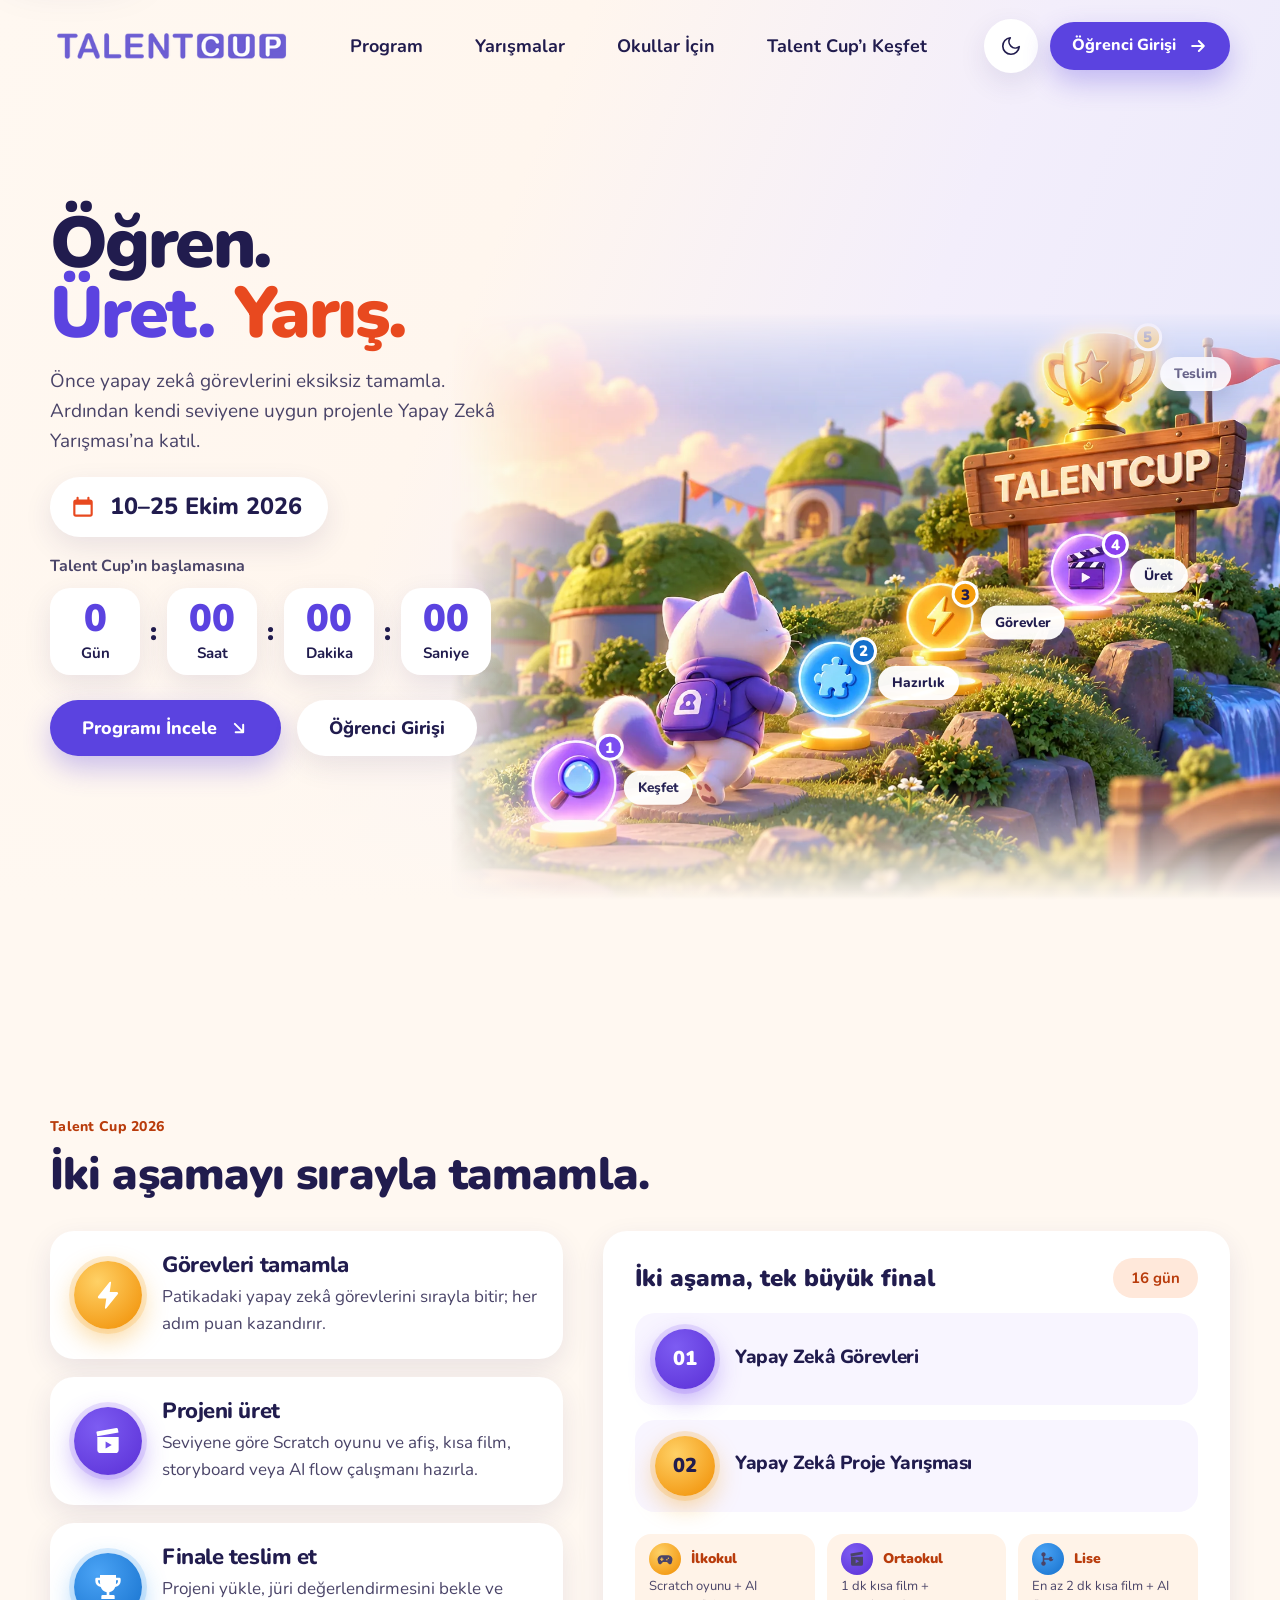
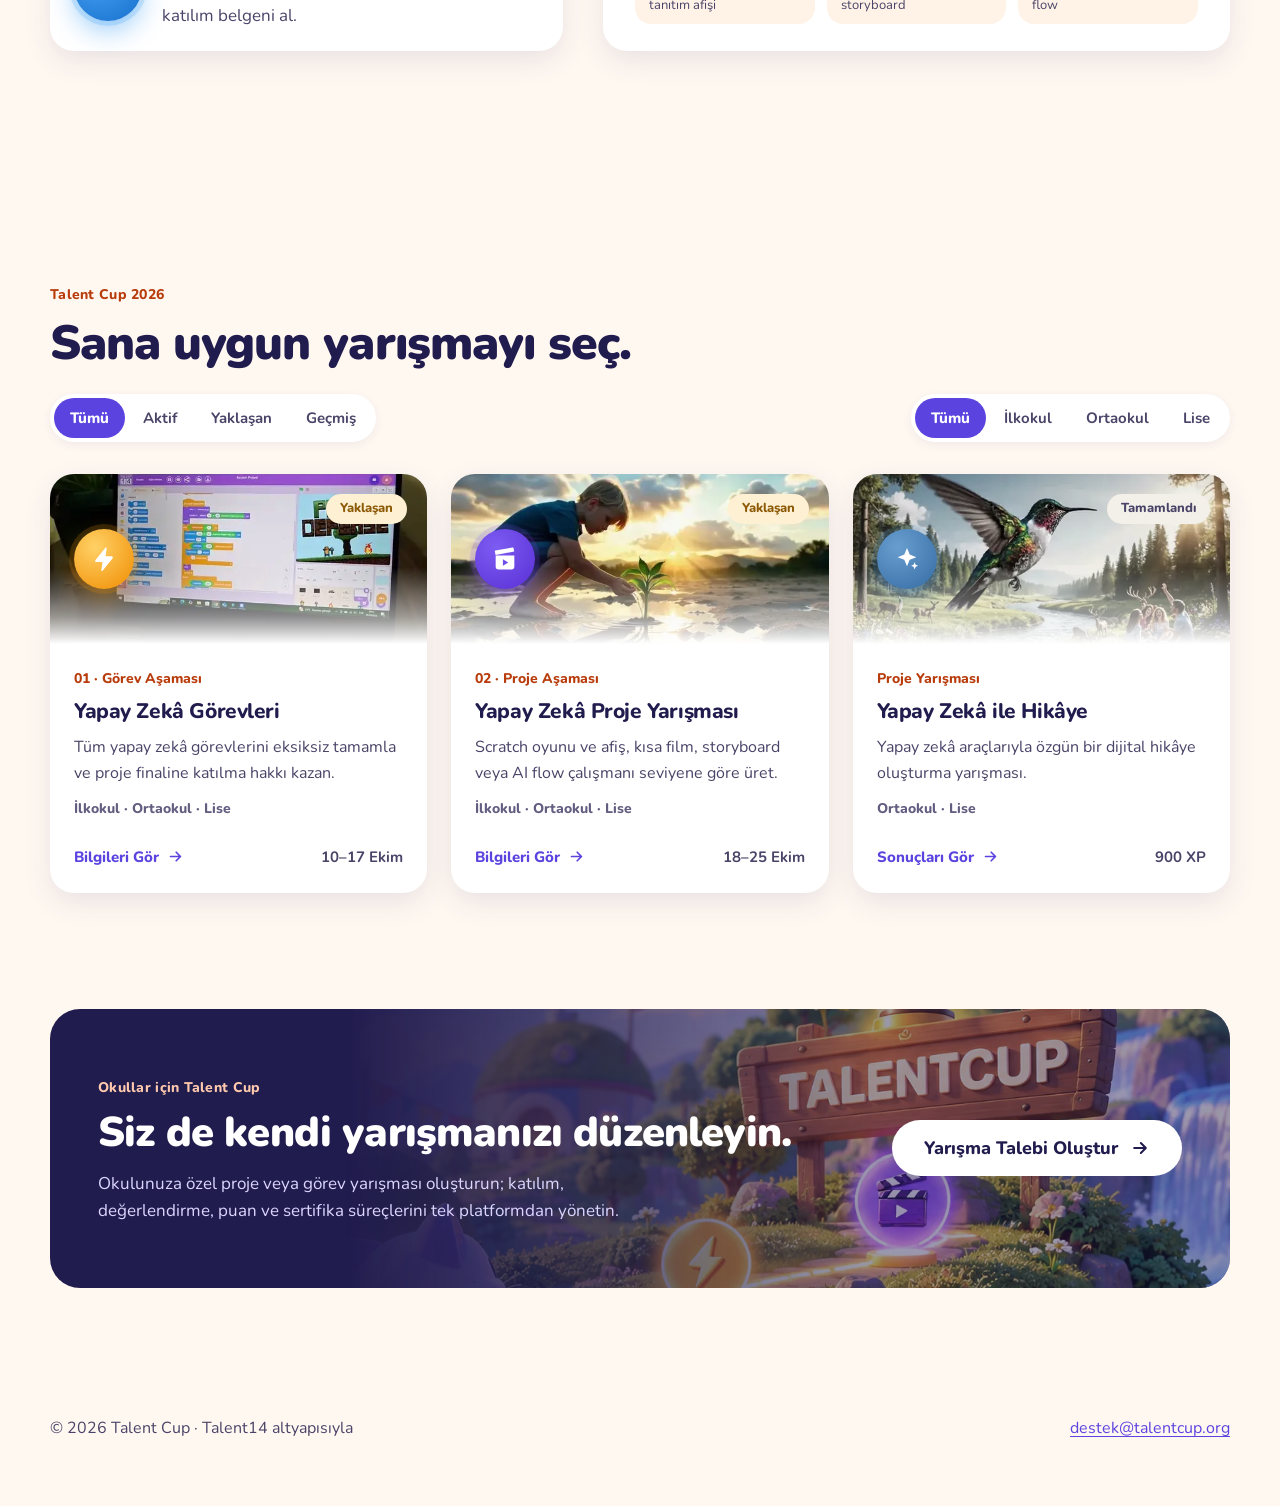
==== commit e13e0725: "Menü: Talent Cup'ı Keşfet; Nasıl işler seviyelerin altına Co-Authored-By: Claude Opus 5 (1M context)" ====
--- a/index.html
+++ b/index.html
@@ -26,7 +26,7 @@
       <a href="#program">Program</a>
       <a href="#yarismalar">Yarışmalar</a>
       <a href="#okullar">Okullar İçin</a>
-      <a href="hakkinda.html">Talent Cup nedir?</a>
+      <a href="hakkinda.html">Talent Cup’ı Keşfet</a>
     </nav>
 
     <div class="topbar-actions">
--- a/styles.css
+++ b/styles.css
@@ -1407,3 +1407,9 @@
 .gallery .carousel-track { --gutter: 14px; padding: 12px 14px 22px; }
 .gallery .slide figure { box-shadow: 0 4px 14px rgba(49, 36, 110, 0.09); }
 :root[data-theme="dark"] .gallery .slide figure { box-shadow: 0 4px 14px rgba(0, 0, 0, 0.35); }
+/* Menü öğeleri bölünmesin; dar masaüstünde sıkışır */
+.topnav a { white-space: nowrap; }
+@media (min-width: 1000px) and (max-width: 1199px) {
+  .topnav { gap: 0; }
+  .topnav a { padding-inline: 12px; font-size: 16px; }
+}
